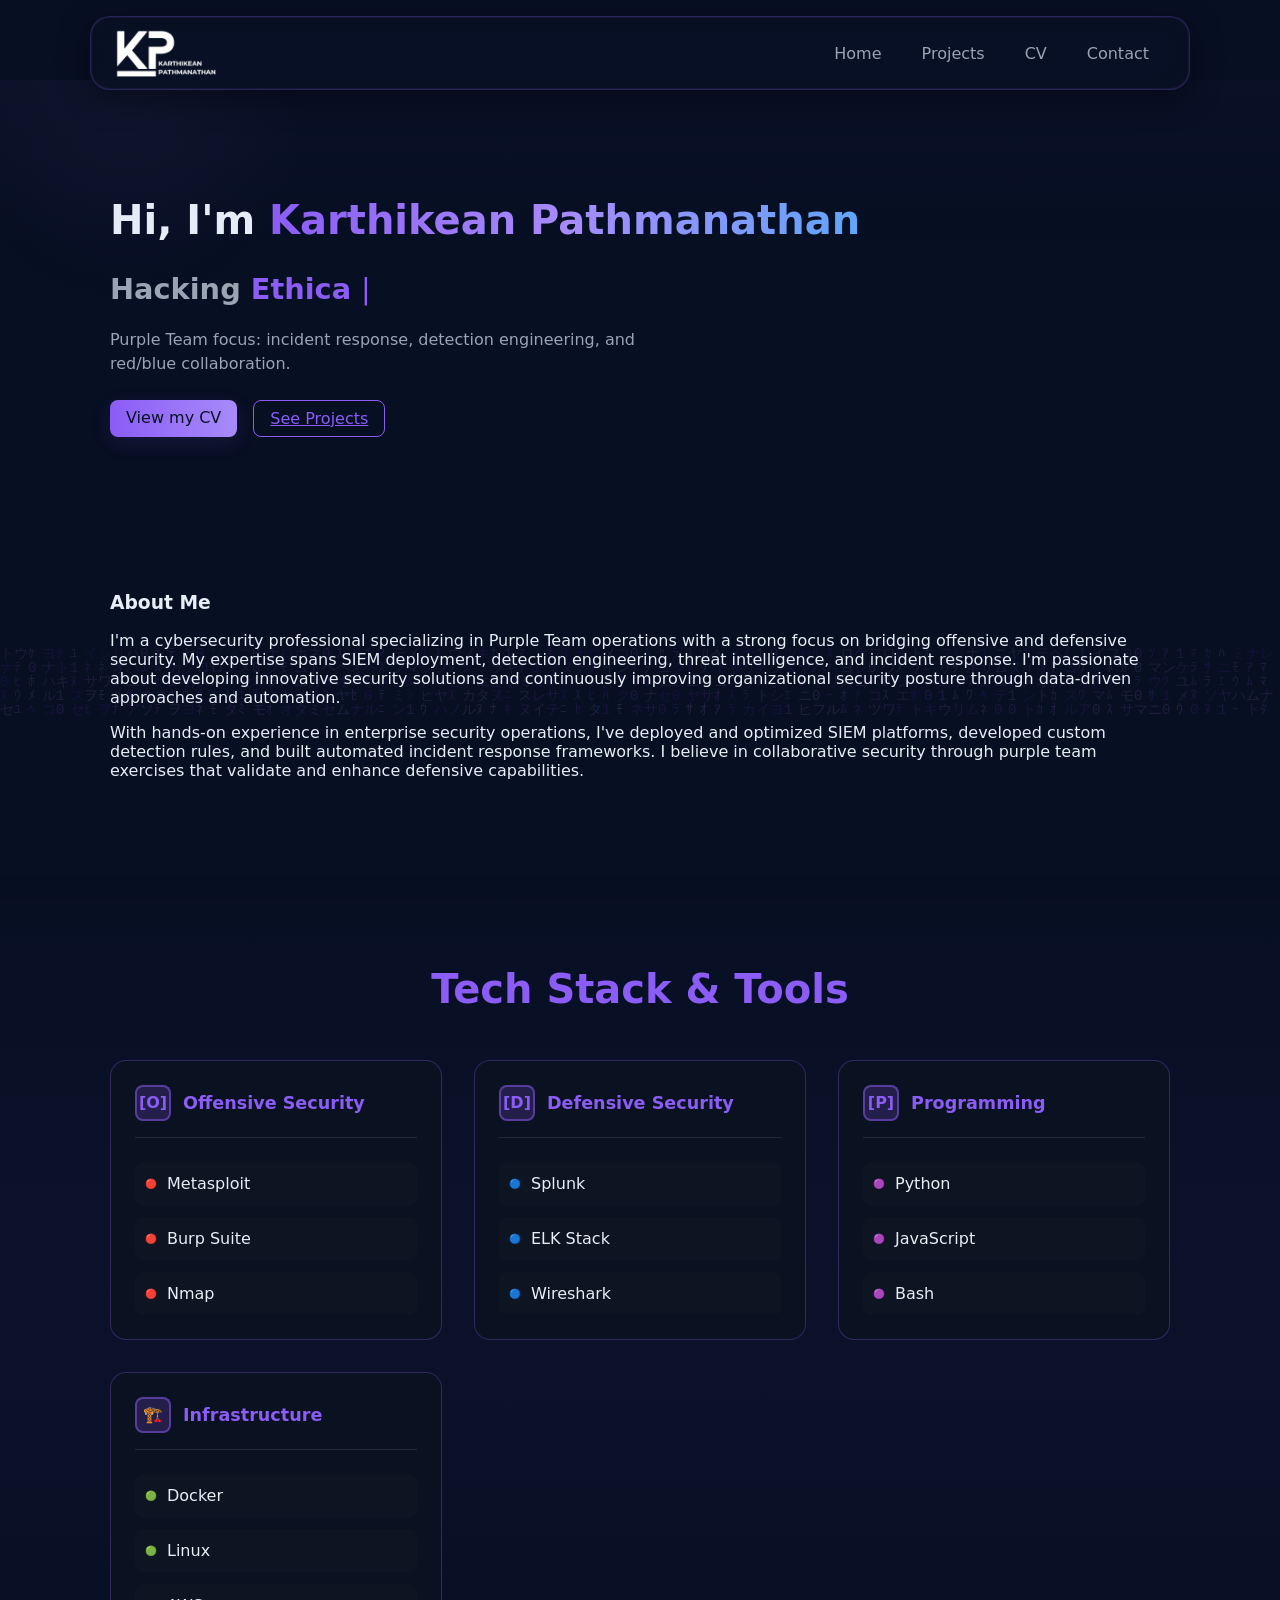
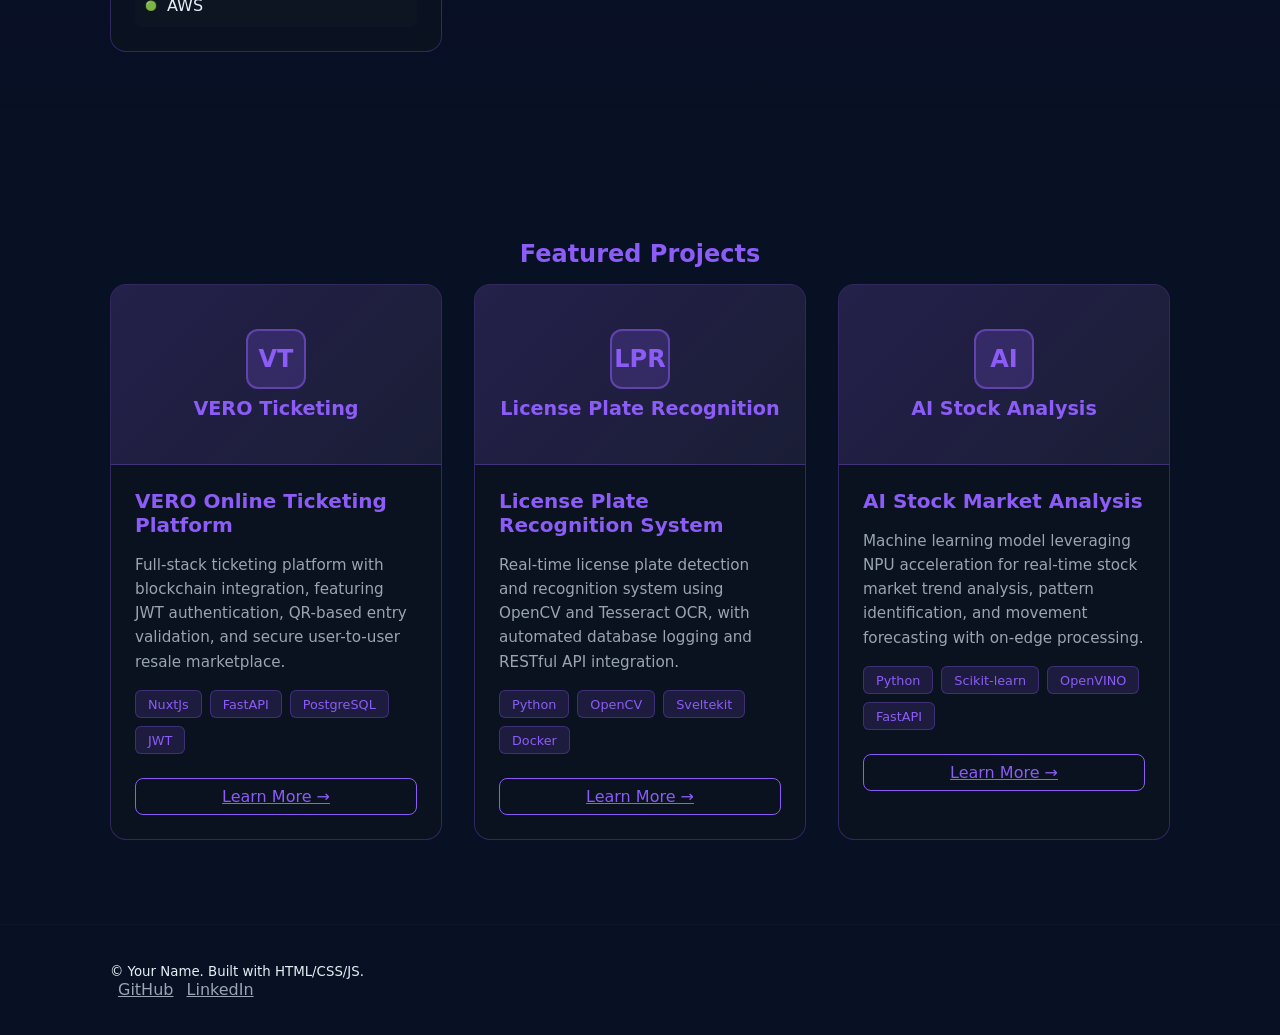
==== index.html @ 4b817c77 "Initial commit: Portfolio website with matrix animation, contact form, and projects showcase" ====
<!doctype html>
<html lang="en">
  <head>
    <meta charset="utf-8" />
    <meta name="viewport" content="width=device-width,initial-scale=1" />
    <title>Interactive Portfolio</title>
    <meta name="description" content="Interactive portfolio built with HTML, CSS and JS - deploys to GitHub Pages." />
    <link rel="icon" type="image/png" href="assets/logo/KP_icon.png" />
  <!-- Dark theme stylesheet (site is dark-only) -->
  <link rel="stylesheet" href="assets/css/dark.css" />
  <!-- Inline fallback to enforce dark background on first paint if other styles are present -->
  <style>
    html,body{background:#081024;color:#e6eef6} .container{color:inherit}
    
    /* Typing Animation Styles */
    .hero-title {
      font-size: 2.5rem;
      margin-bottom: 1rem;
      font-weight: 700;
    }
    .hero-title .accent {
      background: linear-gradient(90deg, #8b5cf6, #a78bfa, #60a5fa, #8b5cf6, #a78bfa);
      background-size: 200% auto;
      -webkit-background-clip: text;
      -webkit-text-fill-color: transparent;
      background-clip: text;
      animation: gradient-flow 4s linear infinite;
    }
    @keyframes gradient-flow {
      0% {
        background-position: 0% center;
      }
      100% {
        background-position: 200% center;
      }
    }
    .hero-subtitle {
      font-size: 1.8rem;
      margin-bottom: 1rem;
      font-weight: 600;
      color: #e6eef6;
      min-height: 2.5rem;
    }
    .typing-prefix {
      color: var(--muted);
    }
    .typing-text {
      color: var(--accent);
      font-weight: 700;
    }
    .typing-cursor {
      color: var(--accent);
      animation: blink 1s infinite;
      font-weight: 300;
    }
    @keyframes blink {
      0%, 50% { opacity: 1; }
      51%, 100% { opacity: 0; }
    }
    .hero-ctas {
      display: flex;
      gap: 1rem;
      margin-top: 1.5rem;
      flex-wrap: wrap;
    }

    /* Matrix Background Animation - Full Page */
    main {
      position: relative;
    }
    .matrix-bg-canvas {
      position: fixed;
      top: 0;
      left: 0;
      width: 100%;
      height: 100%;
      z-index: 0;
      opacity: 0.12;
      pointer-events: none;
    }
    .hero, .about, .tech-stack-section, .featured-projects-section {
      position: relative;
      z-index: 1;
    }

    @media (max-width: 820px) {
      .hero-title {
        font-size: 1.8rem;
      }
      .hero-subtitle {
        font-size: 1.3rem;
      }
    }

    /* Tech Stack Section */
    .tech-stack-section {
      padding: 4rem 0;
      background: linear-gradient(180deg, transparent, rgba(139, 92, 246, 0.03), transparent);
    }
    .tech-categories {
      display: grid;
      grid-template-columns: repeat(auto-fit, minmax(250px, 1fr));
      gap: 2rem;
    }
    .tech-category {
      background: rgba(11, 18, 32, 0.95);
      backdrop-filter: blur(10px);
      padding: 1.5rem;
      border-radius: 16px;
      border: 1px solid rgba(139, 92, 246, 0.3);
      transition: all 0.3s ease;
    }
    .tech-category:hover {
      transform: translateY(-5px);
      border-color: rgba(139, 92, 246, 0.4);
      box-shadow: 0 10px 30px rgba(139, 92, 246, 0.2);
    }
    .category-header {
      display: flex;
      align-items: center;
      gap: 0.75rem;
      margin-bottom: 1.5rem;
      padding-bottom: 1rem;
      border-bottom: 1px solid rgba(255,255,255,0.1);
    }
    .category-icon {
      font-size: 1rem;
      font-weight: 700;
      width: 36px;
      height: 36px;
      display: flex;
      align-items: center;
      justify-content: center;
      background: rgba(139, 92, 246, 0.2);
      border: 2px solid rgba(139, 92, 246, 0.5);
      border-radius: 8px;
      color: var(--accent);
    }
    .category-header h4 {
      margin: 0;
      color: var(--accent);
      font-size: 1.1rem;
    }
    .tech-items {
      display: flex;
      flex-direction: column;
      gap: 0.75rem;
    }
    .tech-item {
      display: flex;
      align-items: center;
      gap: 0.75rem;
      padding: 0.75rem;
      background: rgba(15, 23, 36, 0.8);
      border-radius: 8px;
      transition: all 0.2s;
    }
    .tech-item:hover {
      background: rgba(139, 92, 246, 0.1);
      transform: translateX(5px);
    }
    .tech-item-icon {
      font-size: 0.6rem;
      width: 8px;
      height: 8px;
      display: flex;
      align-items: center;
      justify-content: center;
    }
    .tech-item span {
      color: #e6eef6;
      font-weight: 500;
    }

    /* Featured Projects Section */
    .featured-projects-section {
      padding: 4rem 0;
    }
    .featured-projects-grid {
      display: grid;
      grid-template-columns: repeat(auto-fit, minmax(320px, 1fr));
      gap: 2rem;
    }
    .featured-project-card {
      background: rgba(11, 18, 32, 0.95);
      backdrop-filter: blur(10px);
      border-radius: 16px;
      border: 1px solid rgba(139, 92, 246, 0.3);
      overflow: hidden;
      transition: all 0.3s ease;
    }
    .featured-project-card:hover {
      transform: translateY(-8px);
      border-color: rgba(139, 92, 246, 0.5);
      box-shadow: 0 12px 40px rgba(139, 92, 246, 0.3);
    }
    .project-thumbnail {
      height: 180px;
      background: linear-gradient(135deg, rgba(139, 92, 246, 0.2), rgba(167, 139, 250, 0.1));
      display: flex;
      align-items: center;
      justify-content: center;
      border-bottom: 1px solid rgba(139, 92, 246, 0.3);
    }
    .thumbnail-placeholder {
      font-size: 1.2rem;
      font-weight: 600;
      color: var(--accent);
      text-align: center;
      display: flex;
      flex-direction: column;
      align-items: center;
      justify-content: center;
      gap: 0.5rem;
    }
    .thumbnail-placeholder .placeholder-icon {
      width: 60px;
      height: 60px;
      background: rgba(139, 92, 246, 0.2);
      border: 2px solid rgba(139, 92, 246, 0.5);
      border-radius: 12px;
      display: flex;
      align-items: center;
      justify-content: center;
      font-size: 1.5rem;
      font-weight: 700;
      color: var(--accent);
    }
    .featured-project-content {
      padding: 1.5rem;
    }
    .featured-project-content h4 {
      margin: 0 0 1rem;
      color: var(--accent);
      font-size: 1.25rem;
    }
    .featured-project-content p {
      color: var(--muted);
      font-size: 0.95rem;
      line-height: 1.6;
      margin-bottom: 1rem;
    }
    .featured-tech-tags {
      display: flex;
      flex-wrap: wrap;
      gap: 0.5rem;
      margin-bottom: 1.5rem;
    }
    .mini-tech-tag {
      padding: 0.35rem 0.75rem;
      background: rgba(139, 92, 246, 0.15);
      color: var(--accent);
      border-radius: 6px;
      font-size: 0.8rem;
      font-weight: 500;
      border: 1px solid rgba(139, 92, 246, 0.3);
    }
    .featured-project-content .btn {
      display: inline-block;
      width: 100%;
      text-align: center;
    }

    @media (max-width: 820px) {
      .tech-categories {
        grid-template-columns: 1fr;
      }
      .featured-projects-grid {
        grid-template-columns: 1fr;
      }
    }
  </style>
  </head>
  <body>
    <!-- header partial will be injected here -->
    <div id="partial-header"></div>

    <main>
      <canvas id="matrixCanvas" class="matrix-bg-canvas"></canvas>
      <section id="home" class="hero">
        <div class="container hero-inner">
          <div>
            <h1 class="hero-title">Hi, I'm <span class="accent">Karthikean Pathmanathan</span></h1>
            <p class="hero-subtitle">
              <span class="typing-prefix">Hacking </span>
              <span class="typing-text" id="typingText"></span>
              <span class="typing-cursor">|</span>
            </p>
            <p class="lead">Purple Team focus: incident response, detection engineering, and red/blue collaboration.</p>
            <div class="hero-ctas">
              <a class="cta" href="/pages/cv/">View my CV</a>
              <a class="btn" href="/pages/projects/">See Projects</a>
            </div>
          </div>
        </div>
      </section>

      <section id="about" class="about">
        <div class="container">
          <h3>About Me</h3>
          <p>I'm a cybersecurity professional specializing in Purple Team operations with a strong focus on bridging offensive and defensive security. My expertise spans SIEM deployment, detection engineering, threat intelligence, and incident response. I'm passionate about developing innovative security solutions and continuously improving organizational security posture through data-driven approaches and automation.</p>
          <p>With hands-on experience in enterprise security operations, I've deployed and optimized SIEM platforms, developed custom detection rules, and built automated incident response frameworks. I believe in collaborative security through purple team exercises that validate and enhance defensive capabilities.</p>
        </div>
      </section>

      <!-- Tech Stack Section -->
      <section class="tech-stack-section">
        <div class="container">
          <h2 style="text-align:center;margin-bottom:3rem;color:var(--accent);font-size:2.5rem;">Tech Stack & Tools</h2>
          
          <div class="tech-categories">
            <!-- Offensive Security -->
            <div class="tech-category">
              <div class="category-header">
                <span class="category-icon">[O]</span>
                <h4>Offensive Security</h4>
              </div>
              <div class="tech-items">
                <div class="tech-item">
                  <div class="tech-item-icon">🔴</div>
                  <span>Metasploit</span>
                </div>
                <div class="tech-item">
                  <div class="tech-item-icon">🔴</div>
                  <span>Burp Suite</span>
                </div>
                <div class="tech-item">
                  <div class="tech-item-icon">🔴</div>
                  <span>Nmap</span>
                </div>
              </div>
            </div>

            <!-- Defensive Security -->
            <div class="tech-category">
              <div class="category-header">
                <span class="category-icon">[D]</span>
                <h4>Defensive Security</h4>
              </div>
              <div class="tech-items">
                <div class="tech-item">
                  <div class="tech-item-icon">🔵</div>
                  <span>Splunk</span>
                </div>
                <div class="tech-item">
                  <div class="tech-item-icon">🔵</div>
                  <span>ELK Stack</span>
                </div>
                <div class="tech-item">
                  <div class="tech-item-icon">🔵</div>
                  <span>Wireshark</span>
                </div>
              </div>
            </div>

            <!-- Programming Languages -->
            <div class="tech-category">
              <div class="category-header">
                <span class="category-icon">[P]</span>
                <h4>Programming</h4>
              </div>
              <div class="tech-items">
                <div class="tech-item">
                  <div class="tech-item-icon">🟣</div>
                  <span>Python</span>
                </div>
                <div class="tech-item">
                  <div class="tech-item-icon">🟣</div>
                  <span>JavaScript</span>
                </div>
                <div class="tech-item">
                  <div class="tech-item-icon">🟣</div>
                  <span>Bash</span>
                </div>
              </div>
            </div>

            <!-- Infrastructure -->
            <div class="tech-category">
              <div class="category-header">
                <span class="category-icon">🏗️</span>
                <h4>Infrastructure</h4>
              </div>
              <div class="tech-items">
                <div class="tech-item">
                  <div class="tech-item-icon">🟢</div>
                  <span>Docker</span>
                </div>
                <div class="tech-item">
                  <div class="tech-item-icon">🟢</div>
                  <span>Linux</span>
                </div>
                <div class="tech-item">
                  <div class="tech-item-icon">🟢</div>
                  <span>AWS</span>
                </div>
              </div>
            </div>
          </div>
        </div>
      </section>

      <!-- Featured Projects Section -->
      <section class="featured-projects-section">
        <div class="container">
          <h1 style="text-align:center;margin-bottom:1rem;color:var(--accent);">Featured Projects</h1>          
          <div class="featured-projects-grid">
            <!-- VERO Ticketing Platform -->
            <div class="featured-project-card">
              <div class="project-thumbnail">
                <div class="thumbnail-placeholder">
                  <div class="placeholder-icon">VT</div>
                  <span>VERO Ticketing</span>
                </div>
              </div>
              <div class="featured-project-content">
                <h4>VERO Online Ticketing Platform</h4>
                <p>Full-stack ticketing platform with blockchain integration, featuring JWT authentication, QR-based entry validation, and secure user-to-user resale marketplace.</p>
                <div class="featured-tech-tags">
                  <span class="mini-tech-tag">NuxtJs</span>
                  <span class="mini-tech-tag">FastAPI</span>
                  <span class="mini-tech-tag">PostgreSQL</span>
                  <span class="mini-tech-tag">JWT</span>
                </div>
                <a href="/pages/projects/" class="btn">Learn More →</a>
              </div>
            </div>

            <!-- License Plate Recognition -->
            <div class="featured-project-card">
              <div class="project-thumbnail">
                <div class="thumbnail-placeholder">
                  <div class="placeholder-icon">LPR</div>
                  <span>License Plate Recognition</span>
                </div>
              </div>
              <div class="featured-project-content">
                <h4>License Plate Recognition System</h4>
                <p>Real-time license plate detection and recognition system using OpenCV and Tesseract OCR, with automated database logging and RESTful API integration.</p>
                <div class="featured-tech-tags">
                  <span class="mini-tech-tag">Python</span>
                  <span class="mini-tech-tag">OpenCV</span>
                  <span class="mini-tech-tag">Sveltekit</span>
                  <span class="mini-tech-tag">Docker</span>
                </div>
                <a href="/pages/projects/" class="btn">Learn More →</a>
              </div>
            </div>

            <!-- AI Stock Market Analysis -->
            <div class="featured-project-card">
              <div class="project-thumbnail">
                <div class="thumbnail-placeholder">
                  <div class="placeholder-icon">AI</div>
                  <span>AI Stock Analysis</span>
                </div>
              </div>
              <div class="featured-project-content">
                <h4>AI Stock Market Analysis</h4>
                <p>Machine learning model leveraging NPU acceleration for real-time stock market trend analysis, pattern identification, and movement forecasting with on-edge processing.</p>
                <div class="featured-tech-tags">
                  <span class="mini-tech-tag">Python</span>
                  <span class="mini-tech-tag">Scikit-learn</span>
                  <span class="mini-tech-tag">OpenVINO</span>
                  <span class="mini-tech-tag">FastAPI</span>
                </div>
                <a href="/pages/projects/" class="btn">Learn More →</a>
              </div>
            </div>
          </div>
        </div>
      </section>
    </main>

    <!-- footer partial will be injected here -->
    <div id="partial-footer"></div>

    <script>
      // Simple partial loader: fetches HTML fragments and injects them.
      async function loadPartial(id, url){
        try {
          const res = await fetch(url);
          if(!res.ok) throw new Error('Failed to load ' + url);
          const html = await res.text();
          document.getElementById(id).innerHTML = html;
        } catch (err) {
          console.error(err);
        }
      }
      // Load header and footer before main script runs
      loadPartial('partial-header', 'partial/header.html');
      loadPartial('partial-footer', 'partial/footer.html');

      // Typing Animation
      const words = ['Ethically', 'Securely', 'Defensively', 'Offensively', 'Intelligently', 'Proactively'];
      let wordIndex = 0;
      let charIndex = 0;
      let isDeleting = false;
      let typingSpeed = 150;

      function typeWord() {
        const typingElement = document.getElementById('typingText');
        if (!typingElement) return;

        const currentWord = words[wordIndex];
        
        if (isDeleting) {
          typingElement.textContent = currentWord.substring(0, charIndex - 1);
          charIndex--;
          typingSpeed = 100;
        } else {
          typingElement.textContent = currentWord.substring(0, charIndex + 1);
          charIndex++;
          typingSpeed = 150;
        }

        if (!isDeleting && charIndex === currentWord.length) {
          // Pause at end of word
          typingSpeed = 2000;
          isDeleting = true;
        } else if (isDeleting && charIndex === 0) {
          isDeleting = false;
          wordIndex = (wordIndex + 1) % words.length;
          typingSpeed = 500;
        }

        setTimeout(typeWord, typingSpeed);
      }

      // Start typing animation after a short delay
      setTimeout(typeWord, 1000);

      // Matrix Rain Background Animation
      const canvas = document.getElementById('matrixCanvas');
      if (canvas) {
        const ctx = canvas.getContext('2d');
        
        // Set canvas size
        function resizeCanvas() {
          canvas.width = canvas.offsetWidth;
          canvas.height = canvas.offsetHeight;
        }
        resizeCanvas();
        window.addEventListener('resize', resizeCanvas);

        // Matrix characters - binary, hex, and cyber symbols
        const chars = '01アイウエオカキクケコサシスセソタチツテトナニヌネノハヒフヘホマミムメモヤユヨラリルレロワヲン01010101ﾊﾐﾋｰｳｼﾅﾓﾆｻﾜﾂｵﾘｱﾎﾃﾏｹﾒｴｶｷﾑﾕﾗｾﾈｽﾀﾇﾍ';
        const fontSize = 14;
        const columns = canvas.width / fontSize;
        const drops = Array(Math.floor(columns)).fill(1);

        // Cybersecurity themed colors - purple to blue gradient
        function draw() {
          ctx.fillStyle = 'rgba(8, 16, 36, 0.05)';
          ctx.fillRect(0, 0, canvas.width, canvas.height);

          ctx.font = fontSize + 'px monospace';

          for (let i = 0; i < drops.length; i++) {
            // Random character
            const text = chars[Math.floor(Math.random() * chars.length)];
            
            // Purple to blue gradient for cybersecurity theme
            const hue = 250 + Math.random() * 30; // Purple to blue range
            const brightness = 50 + Math.random() * 30;
            ctx.fillStyle = `hsl(${hue}, 80%, ${brightness}%)`;
            
            // Draw character
            ctx.fillText(text, i * fontSize, drops[i] * fontSize);

            // Randomly reset drop to top
            if (drops[i] * fontSize > canvas.height && Math.random() > 0.975) {
              drops[i] = 0;
            }

            drops[i]++;
          }
        }

        // Animate at 30fps for smooth performance
        setInterval(draw, 33);
      }
    </script>
    <script src="assets/main.js" defer></script>
  </body>
</html>
---- assets/css/dark.css ----
/* Dark theme (moved from assets/styles.css) */
:root {
  --bg: #121219;
  /* deep navy */
  --card: #0b1220;
  --muted: #9aa4b2;
  --accent: #8b5cf6;
  /* purple accent */
  --accent-2: #a78bfa;
  /* lighter purple for glows */
  --glass: rgba(167, 139, 250, 0.04);
  --radius: 12px;
}

* {
  box-sizing: border-box
}

html,
body {
  height: 100%
}

body {
  margin: 0;
  padding-top: 5rem;
  font-family: Inter, ui-sans-serif, system-ui, -apple-system, "Segoe UI", Roboto, "Helvetica Neue", Arial;
  background: linear-gradient(180deg, var(--bg), #060818);
  color: #e6eef6;
  -webkit-font-smoothing: antialiased;
  -moz-osx-font-smoothing: grayscale;
  /* subtle purple radial accent */
  background-image: radial-gradient(800px 400px at 85% 10%, rgba(139, 92, 246, 0.06), transparent);
}

.container {
  max-width: 1100px;
  margin: 0 auto;
  padding: 1.25rem
}

/* Glassy Floating Header */
.site-header {
  position: fixed;
  top: 1rem;
  left: 50%;
  transform: translateX(-50%);
  width: calc(100% - 4rem);
  max-width: 1100px;
  z-index: 1000;
  transition: all 0.3s ease;
}

.site-header .container {
  display: flex;
  align-items: center;
  justify-content: space-between;
  background: rgba(11, 18, 32, 0.7);
  backdrop-filter: blur(20px) saturate(180%);
  -webkit-backdrop-filter: blur(20px) saturate(180%);
  border: 1px solid rgba(139, 92, 246, 0.25);
  border-radius: 20px;
  padding: 0.75rem 1.5rem;
  box-shadow: 0 8px 32px rgba(0, 0, 0, 0.4), 0 0 0 1px rgba(167, 139, 250, 0.08) inset;
}

.logo {
  margin: 0;
  font-size: 1.25rem;
  display: flex;
  align-items: center;
  gap: 0.5rem;
  text-decoration: none;
  color: #e6eef6;
  transition: transform 0.2s;
}

.logo:hover {
  transform: scale(1.05);
}

.logo img {
  height: 48px;
  width: auto;
}

.brand-tag {
  margin-left: .5rem;
  color: var(--accent);
  font-weight: 700;
  font-size: .85rem;
  letter-spacing: .6px;
  text-transform: uppercase
}

.nav {
  display: flex;
  gap: 0.5rem;
  align-items: center;
}

.nav a {
  color: var(--muted);
  text-decoration: none;
  padding: 0.5rem 1rem;
  border-radius: 12px;
  transition: all 0.2s;
  font-weight: 500;
}

.nav a:hover {
  color: var(--accent);
  background: rgba(139, 92, 246, 0.1);
}

.nav a.active {
  color: var(--accent);
  background: rgba(139, 92, 246, 0.15);
}

.nav-toggle {
  display: none;
  background: rgba(139, 92, 246, 0.1);
  border: 1px solid rgba(139, 92, 246, 0.3);
  color: var(--accent);
  font-size: 1.5rem;
  padding: 0.5rem;
  border-radius: 8px;
  cursor: pointer;
  transition: all 0.2s;
}

.nav-toggle:hover {
  background: rgba(139, 92, 246, 0.2);
}

.hero {
  padding: 4rem 0
}

.hero-inner {
  display: flex;
  gap: 2rem;
  align-items: center
}

.hero {
  position: relative;
  overflow: hidden
}

.hero:after {
  content: '';
  position: absolute;
  inset: 0;
  background-image: radial-gradient(circle at 10% 10%, rgba(167, 139, 250, 0.03), transparent 15%), linear-gradient(180deg, rgba(167, 139, 250, 0.02), transparent 40%);
  pointer-events: none
}

.hero .lead {
  color: var(--muted);
  max-width: 36rem
}

.hero-image {
  font-size: 5rem;
  opacity: 0.9
}

.accent {
  color: var(--accent)
}

.cta {
  display: inline-block;
  background: linear-gradient(90deg, var(--accent), var(--accent-2));
  color: #071022;
  padding: .5rem 1rem;
  border-radius: 8px;
  text-decoration: none;
  box-shadow: 0 6px 20px rgba(139, 92, 246, 0.12)
}

.projects {
  padding: 2rem 0
}

.projects-grid {
  display: grid;
  grid-template-columns: repeat(auto-fit, minmax(240px, 1fr));
  gap: 1rem;
  margin-top: 1rem
}

.labs .projects-grid {
  grid-template-columns: repeat(auto-fit, minmax(220px, 1fr));
  gap: 1.25rem
}

.labs .card {
  background: linear-gradient(180deg, rgba(0, 0, 0, 0.15), rgba(167, 139, 250, 0.02));
  border: 1px solid rgba(167, 139, 250, 0.06);
  box-shadow: 0 8px 30px rgba(124, 58, 237, 0.06)
}

.labs h3 {
  margin-top: 0
}

.lab-meta {
  color: var(--muted);
  font-size: .9rem;
  margin-bottom: .5rem
}

.card {
  background: linear-gradient(180deg, rgba(167, 139, 250, 0.02), transparent);
  padding: 1rem;
  border-radius: var(--radius);
  box-shadow: 0 10px 30px rgba(8, 12, 30, 0.6);
  cursor: pointer;
  border: 1px solid rgba(167, 139, 250, 0.04);
  transition: transform .18s ease, box-shadow .18s ease
}

.card:hover {
  transform: translateY(-6px);
  box-shadow: 0 18px 40px rgba(139, 92, 246, 0.12)
}

.card h4 {
  margin: 0 0 .5rem
}

.card p {
  color: var(--muted);
  margin: 0
}

.about,
.contact {
  padding: 2rem 0
}

.contact-form {
  display: grid;
  gap: .5rem;
  max-width: 600px
}

.contact-form label {
  display: flex;
  flex-direction: column;
  color: var(--muted)
}

.contact-form input,
.contact-form textarea {
  padding: .5rem;
  border-radius: 8px;
  border: 1px solid rgba(255, 255, 255, 0.03);
  background: var(--glass);
  color: inherit
}

.btn {
  background: transparent;
  border: 1px solid var(--accent);
  padding: .5rem 1rem;
  border-radius: 8px;
  color: var(--accent)
}

.site-footer {
  padding: 1rem 0;
  border-top: 1px solid rgba(255, 255, 255, 0.02)
}

.social-links a {
  color: var(--muted);
  margin-left: .5rem
}

/* Modal */
.modal {
  position: fixed;
  inset: 0;
  display: none;
  align-items: center;
  justify-content: center;
  z-index: 40
}

.modal[aria-hidden="false"] {
  display: flex
}

.modal-backdrop {
  position: absolute;
  inset: 0;
  background: rgba(0, 0, 0, 0.6)
}

.modal-panel {
  position: relative;
  background: linear-gradient(180deg, #081026, #0b0b1a);
  padding: 1.5rem;
  border-radius: 12px;
  max-width: 720px;
  width: 95%;
  z-index: 50;
  border: 1px solid rgba(167, 139, 250, 0.04);
  box-shadow: 0 20px 60px rgba(11, 7, 30, 0.6)
}

.modal-close {
  position: absolute;
  right: 1rem;
  top: 1rem;
  background: none;
  border: 0;
  color: var(--muted);
  font-size: 1.25rem
}

/* Responsive */
@media (max-width:820px) {
  .site-header {
    top: 0.75rem;
    width: calc(100% - 2rem);
  }
  
  .site-header .container {
    padding: 0.75rem 1rem;
  }
  
  .hero-inner {
    flex-direction: column;
    align-items: flex-start
  }

  .nav {
    display: none;
    position: absolute;
    top: 100%;
    left: 0;
    right: 0;
    margin-top: 0.5rem;
    flex-direction: column;
    background: rgba(11, 18, 32, 0.95);
    backdrop-filter: blur(20px);
    border: 1px solid rgba(139, 92, 246, 0.25);
    border-radius: 16px;
    padding: 1rem;
    box-shadow: 0 8px 32px rgba(0, 0, 0, 0.4);
  }
  
  .nav.active {
    display: flex;
  }
  
  .nav a {
    width: 100%;
    padding: 0.75rem 1rem;
  }

  .nav-toggle {
    display: inline-flex
  }

  .logo img {
    height: 28px
  }
}

/* Small accessibility focus states */
a:focus,
button:focus,
input:focus,
textarea:focus {
  outline: 2px solid rgba(139, 92, 246, 0.25);
  outline-offset: 3px
}

/* small utility */
.lead {
  line-height: 1.5
}
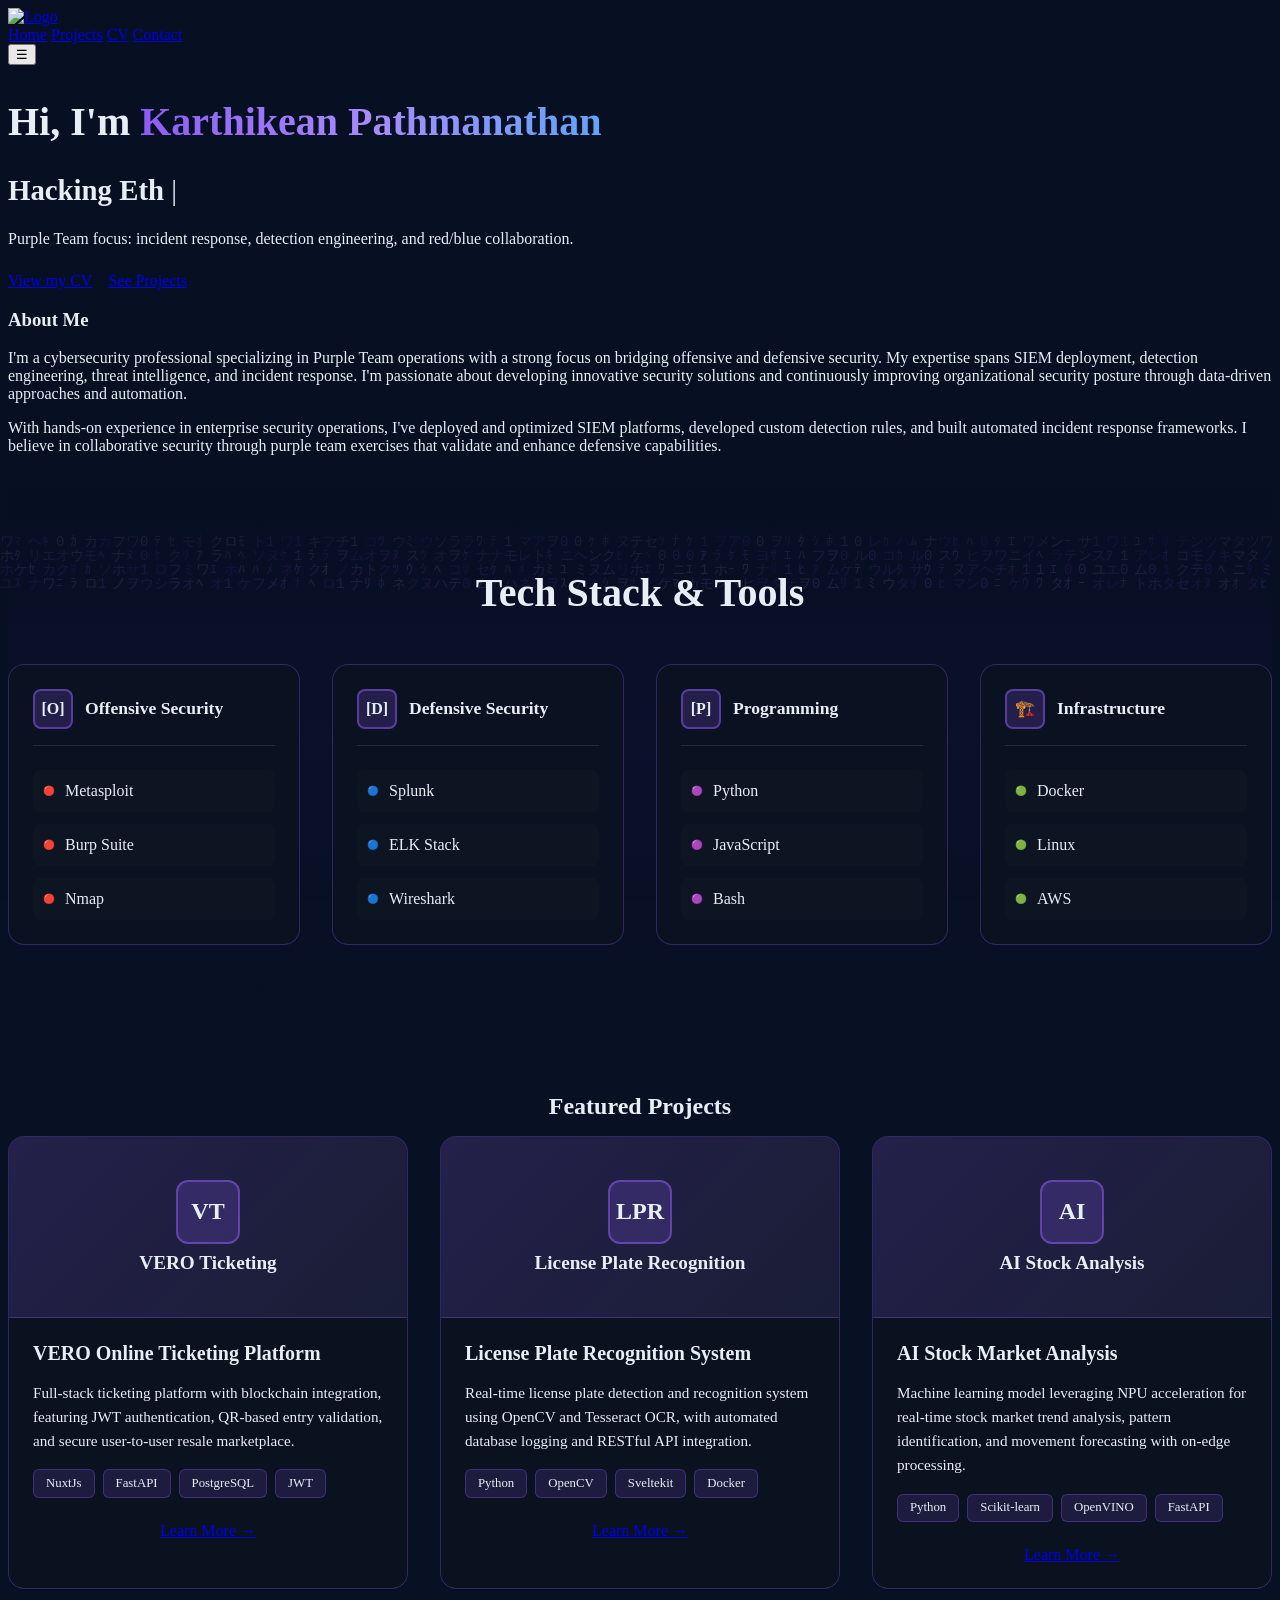
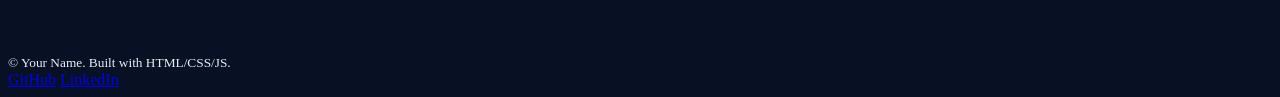
==== commit 03891bf5: "Filepath Fix" ====
--- a/index.html
+++ b/index.html
@@ -5,9 +5,9 @@
     <meta name="viewport" content="width=device-width,initial-scale=1" />
     <title>Interactive Portfolio</title>
     <meta name="description" content="Interactive portfolio built with HTML, CSS and JS - deploys to GitHub Pages." />
-    <link rel="icon" type="image/png" href="assets/logo/KP_icon.png" />
+    <link rel="icon" type="image/png" href="/CV/assets/logo/KP_icon.png" />
   <!-- Dark theme stylesheet (site is dark-only) -->
-  <link rel="stylesheet" href="assets/css/dark.css" />
+  <link rel="stylesheet" href="/CV/assets/css/dark.css" />
   <!-- Inline fallback to enforce dark background on first paint if other styles are present -->
   <style>
     html,body{background:#081024;color:#e6eef6} .container{color:inherit}
@@ -288,8 +288,8 @@
             </p>
             <p class="lead">Purple Team focus: incident response, detection engineering, and red/blue collaboration.</p>
             <div class="hero-ctas">
-              <a class="cta" href="/pages/cv/">View my CV</a>
-              <a class="btn" href="/pages/projects/">See Projects</a>
+              <a class="cta" href="/CV/pages/cv/">View my CV</a>
+              <a class="btn" href="/CV/pages/projects/">See Projects</a>
             </div>
           </div>
         </div>
@@ -422,7 +422,7 @@
                   <span class="mini-tech-tag">PostgreSQL</span>
                   <span class="mini-tech-tag">JWT</span>
                 </div>
-                <a href="/pages/projects/" class="btn">Learn More →</a>
+                <a href="/CV/pages/projects/" class="btn">Learn More →</a>
               </div>
             </div>
 
@@ -443,7 +443,7 @@
                   <span class="mini-tech-tag">Sveltekit</span>
                   <span class="mini-tech-tag">Docker</span>
                 </div>
-                <a href="/pages/projects/" class="btn">Learn More →</a>
+                <a href="/CV/pages/projects/" class="btn">Learn More →</a>
               </div>
             </div>
 
@@ -464,7 +464,7 @@
                   <span class="mini-tech-tag">OpenVINO</span>
                   <span class="mini-tech-tag">FastAPI</span>
                 </div>
-                <a href="/pages/projects/" class="btn">Learn More →</a>
+                <a href="/CV/pages/projects/" class="btn">Learn More →</a>
               </div>
             </div>
           </div>
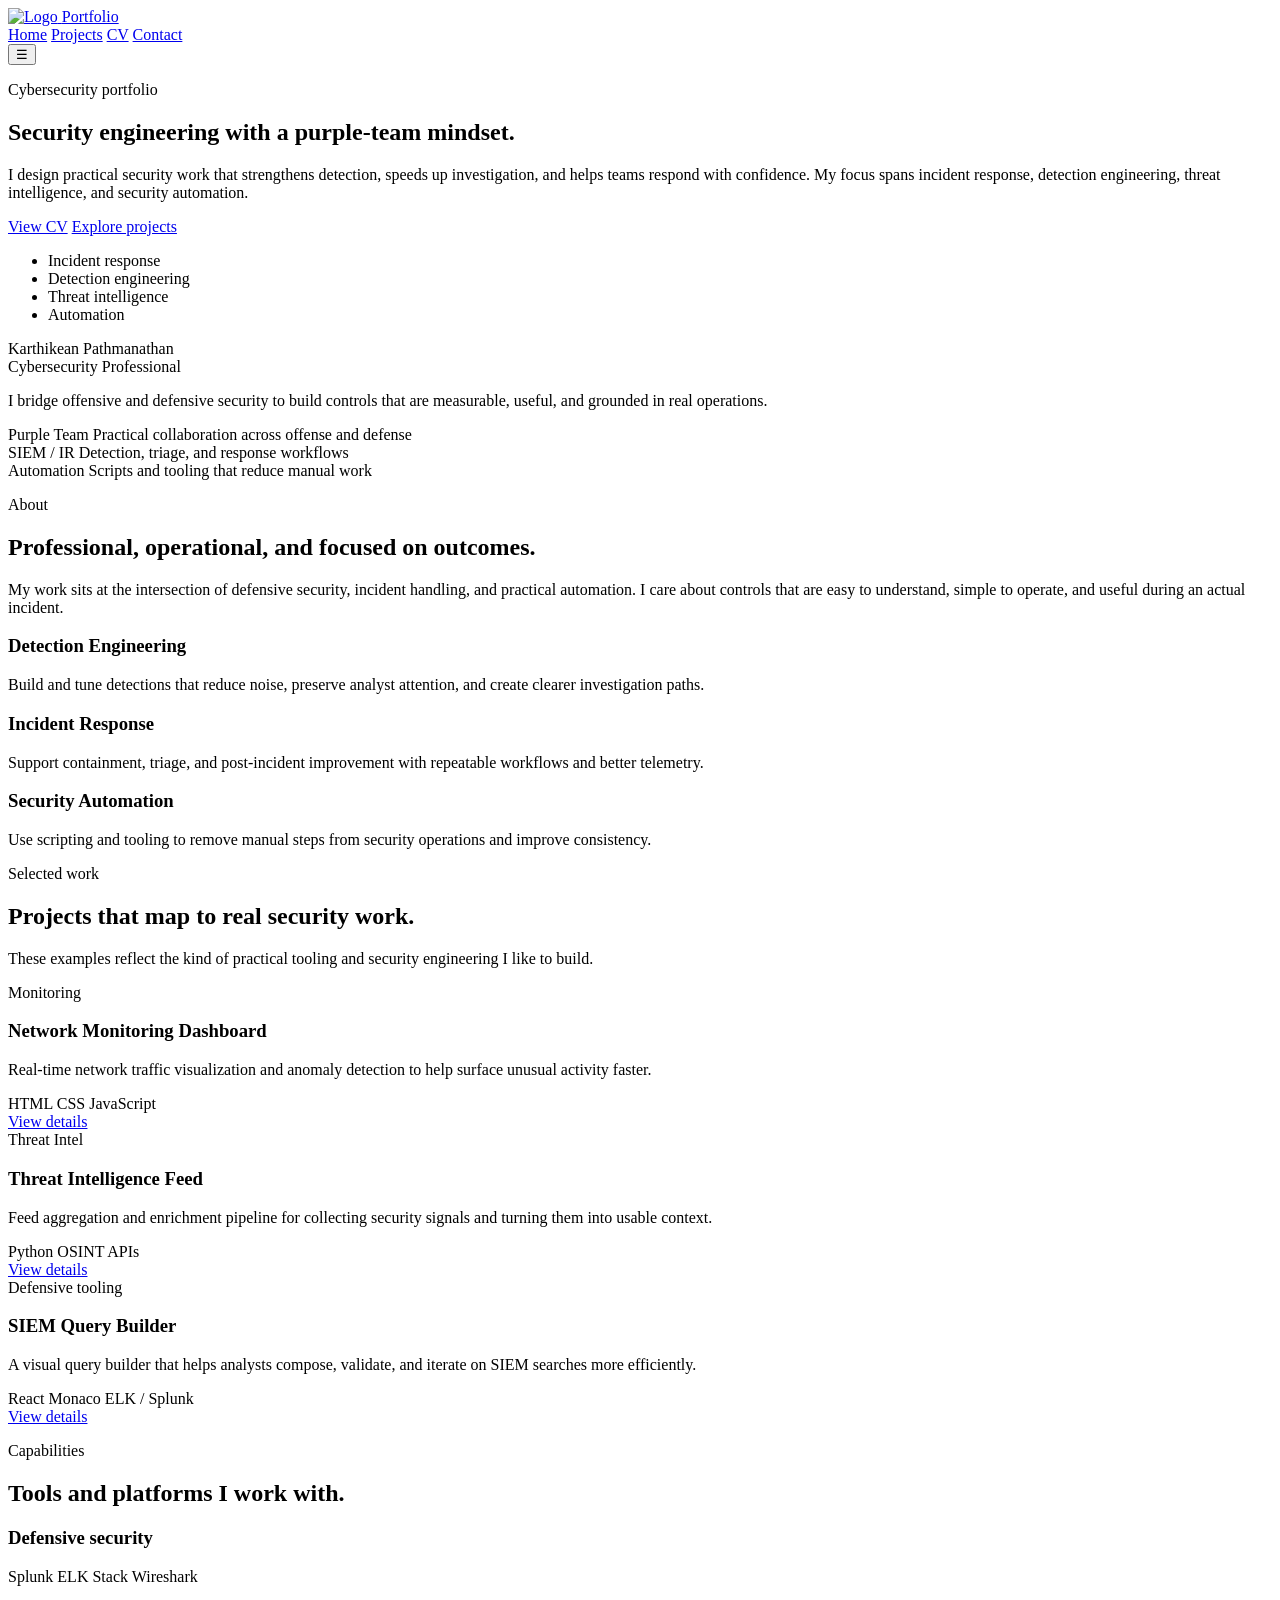
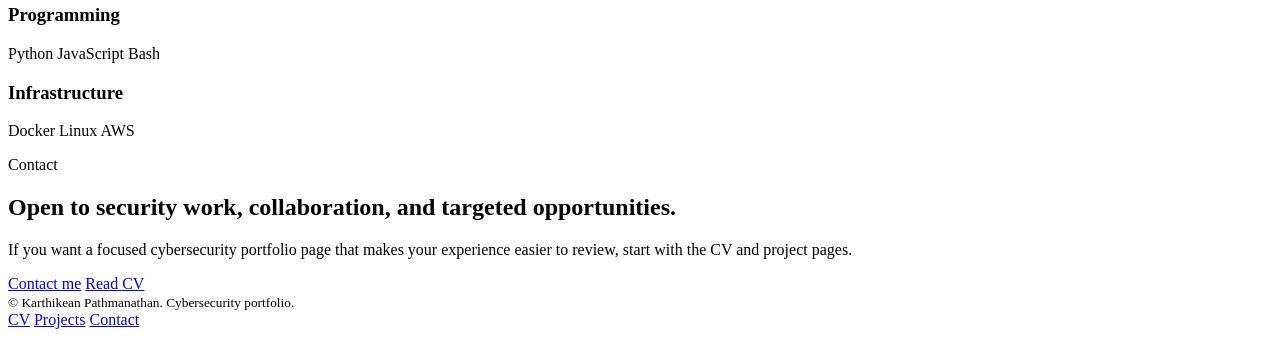
==== commit ff61e0cb: "Sync from Obsidian (Online CV): 2026-08-14 07:10 UTC — 0+ 8~ 0-" ====
--- a/index.html
+++ b/index.html
@@ -1,586 +1,210 @@
-<!doctype html>
-<html lang="en">
-  <head>
-    <meta charset="utf-8" />
-    <meta name="viewport" content="width=device-width,initial-scale=1" />
-    <title>Interactive Portfolio</title>
-    <meta name="description" content="Interactive portfolio built with HTML, CSS and JS - deploys to GitHub Pages." />
-    <link rel="icon" type="image/png" href="/CV/assets/logo/KP_icon.png" />
-  <!-- Dark theme stylesheet (site is dark-only) -->
-  <link rel="stylesheet" href="/CV/assets/css/dark.css" />
-  <!-- Inline fallback to enforce dark background on first paint if other styles are present -->
-  <style>
-    html,body{background:#081024;color:#e6eef6} .container{color:inherit}
-    
-    /* Typing Animation Styles */
-    .hero-title {
-      font-size: 2.5rem;
-      margin-bottom: 1rem;
-      font-weight: 700;
-    }
-    .hero-title .accent {
-      background: linear-gradient(90deg, #8b5cf6, #a78bfa, #60a5fa, #8b5cf6, #a78bfa);
-      background-size: 200% auto;
-      -webkit-background-clip: text;
-      -webkit-text-fill-color: transparent;
-      background-clip: text;
-      animation: gradient-flow 4s linear infinite;
-    }
-    @keyframes gradient-flow {
-      0% {
-        background-position: 0% center;
-      }
-      100% {
-        background-position: 200% center;
-      }
-    }
-    .hero-subtitle {
-      font-size: 1.8rem;
-      margin-bottom: 1rem;
-      font-weight: 600;
-      color: #e6eef6;
-      min-height: 2.5rem;
-    }
-    .typing-prefix {
-      color: var(--muted);
-    }
-    .typing-text {
-      color: var(--accent);
-      font-weight: 700;
-    }
-    .typing-cursor {
-      color: var(--accent);
-      animation: blink 1s infinite;
-      font-weight: 300;
-    }
-    @keyframes blink {
-      0%, 50% { opacity: 1; }
-      51%, 100% { opacity: 0; }
-    }
-    .hero-ctas {
-      display: flex;
-      gap: 1rem;
-      margin-top: 1.5rem;
-      flex-wrap: wrap;
-    }
-
-    /* Matrix Background Animation - Full Page */
-    main {
-      position: relative;
-    }
-    .matrix-bg-canvas {
-      position: fixed;
-      top: 0;
-      left: 0;
-      width: 100%;
-      height: 100%;
-      z-index: 0;
-      opacity: 0.12;
-      pointer-events: none;
-    }
-    .hero, .about, .tech-stack-section, .featured-projects-section {
-      position: relative;
-      z-index: 1;
-    }
-
-    @media (max-width: 820px) {
-      .hero-title {
-        font-size: 1.8rem;
-      }
-      .hero-subtitle {
-        font-size: 1.3rem;
-      }
-    }
-
-    /* Tech Stack Section */
-    .tech-stack-section {
-      padding: 4rem 0;
-      background: linear-gradient(180deg, transparent, rgba(139, 92, 246, 0.03), transparent);
-    }
-    .tech-categories {
-      display: grid;
-      grid-template-columns: repeat(auto-fit, minmax(250px, 1fr));
-      gap: 2rem;
-    }
-    .tech-category {
-      background: rgba(11, 18, 32, 0.95);
-      backdrop-filter: blur(10px);
-      padding: 1.5rem;
-      border-radius: 16px;
-      border: 1px solid rgba(139, 92, 246, 0.3);
-      transition: all 0.3s ease;
-    }
-    .tech-category:hover {
-      transform: translateY(-5px);
-      border-color: rgba(139, 92, 246, 0.4);
-      box-shadow: 0 10px 30px rgba(139, 92, 246, 0.2);
-    }
-    .category-header {
-      display: flex;
-      align-items: center;
-      gap: 0.75rem;
-      margin-bottom: 1.5rem;
-      padding-bottom: 1rem;
-      border-bottom: 1px solid rgba(255,255,255,0.1);
-    }
-    .category-icon {
-      font-size: 1rem;
-      font-weight: 700;
-      width: 36px;
-      height: 36px;
-      display: flex;
-      align-items: center;
-      justify-content: center;
-      background: rgba(139, 92, 246, 0.2);
-      border: 2px solid rgba(139, 92, 246, 0.5);
-      border-radius: 8px;
-      color: var(--accent);
-    }
-    .category-header h4 {
-      margin: 0;
-      color: var(--accent);
-      font-size: 1.1rem;
-    }
-    .tech-items {
-      display: flex;
-      flex-direction: column;
-      gap: 0.75rem;
-    }
-    .tech-item {
-      display: flex;
-      align-items: center;
-      gap: 0.75rem;
-      padding: 0.75rem;
-      background: rgba(15, 23, 36, 0.8);
-      border-radius: 8px;
-      transition: all 0.2s;
-    }
-    .tech-item:hover {
-      background: rgba(139, 92, 246, 0.1);
-      transform: translateX(5px);
-    }
-    .tech-item-icon {
-      font-size: 0.6rem;
-      width: 8px;
-      height: 8px;
-      display: flex;
-      align-items: center;
-      justify-content: center;
-    }
-    .tech-item span {
-      color: #e6eef6;
-      font-weight: 500;
-    }
-
-    /* Featured Projects Section */
-    .featured-projects-section {
-      padding: 4rem 0;
-    }
-    .featured-projects-grid {
-      display: grid;
-      grid-template-columns: repeat(auto-fit, minmax(320px, 1fr));
-      gap: 2rem;
-    }
-    .featured-project-card {
-      background: rgba(11, 18, 32, 0.95);
-      backdrop-filter: blur(10px);
-      border-radius: 16px;
-      border: 1px solid rgba(139, 92, 246, 0.3);
-      overflow: hidden;
-      transition: all 0.3s ease;
-    }
-    .featured-project-card:hover {
-      transform: translateY(-8px);
-      border-color: rgba(139, 92, 246, 0.5);
-      box-shadow: 0 12px 40px rgba(139, 92, 246, 0.3);
-    }
-    .project-thumbnail {
-      height: 180px;
-      background: linear-gradient(135deg, rgba(139, 92, 246, 0.2), rgba(167, 139, 250, 0.1));
-      display: flex;
-      align-items: center;
-      justify-content: center;
-      border-bottom: 1px solid rgba(139, 92, 246, 0.3);
-    }
-    .thumbnail-placeholder {
-      font-size: 1.2rem;
-      font-weight: 600;
-      color: var(--accent);
-      text-align: center;
-      display: flex;
-      flex-direction: column;
-      align-items: center;
-      justify-content: center;
-      gap: 0.5rem;
-    }
-    .thumbnail-placeholder .placeholder-icon {
-      width: 60px;
-      height: 60px;
-      background: rgba(139, 92, 246, 0.2);
-      border: 2px solid rgba(139, 92, 246, 0.5);
-      border-radius: 12px;
-      display: flex;
-      align-items: center;
-      justify-content: center;
-      font-size: 1.5rem;
-      font-weight: 700;
-      color: var(--accent);
-    }
-    .featured-project-content {
-      padding: 1.5rem;
-    }
-    .featured-project-content h4 {
-      margin: 0 0 1rem;
-      color: var(--accent);
-      font-size: 1.25rem;
-    }
-    .featured-project-content p {
-      color: var(--muted);
-      font-size: 0.95rem;
-      line-height: 1.6;
-      margin-bottom: 1rem;
-    }
-    .featured-tech-tags {
-      display: flex;
-      flex-wrap: wrap;
-      gap: 0.5rem;
-      margin-bottom: 1.5rem;
-    }
-    .mini-tech-tag {
-      padding: 0.35rem 0.75rem;
-      background: rgba(139, 92, 246, 0.15);
-      color: var(--accent);
-      border-radius: 6px;
-      font-size: 0.8rem;
-      font-weight: 500;
-      border: 1px solid rgba(139, 92, 246, 0.3);
-    }
-    .featured-project-content .btn {
-      display: inline-block;
-      width: 100%;
-      text-align: center;
-    }
-
-    @media (max-width: 820px) {
-      .tech-categories {
-        grid-template-columns: 1fr;
-      }
-      .featured-projects-grid {
-        grid-template-columns: 1fr;
-      }
-    }
-  </style>
-  </head>
-  <body>
-    <!-- header partial will be injected here -->
-    <div id="partial-header"></div>
-
-    <main>
-      <canvas id="matrixCanvas" class="matrix-bg-canvas"></canvas>
-      <section id="home" class="hero">
-        <div class="container hero-inner">
-          <div>
-            <h1 class="hero-title">Hi, I'm <span class="accent">Karthikean Pathmanathan</span></h1>
-            <p class="hero-subtitle">
-              <span class="typing-prefix">Hacking </span>
-              <span class="typing-text" id="typingText"></span>
-              <span class="typing-cursor">|</span>
-            </p>
-            <p class="lead">Purple Team focus: incident response, detection engineering, and red/blue collaboration.</p>
-            <div class="hero-ctas">
-              <a class="cta" href="/CV/pages/cv/">View my CV</a>
-              <a class="btn" href="/CV/pages/projects/">See Projects</a>
-            </div>
-          </div>
-        </div>
-      </section>
-
-      <section id="about" class="about">
-        <div class="container">
-          <h3>About Me</h3>
-          <p>I'm a cybersecurity professional specializing in Purple Team operations with a strong focus on bridging offensive and defensive security. My expertise spans SIEM deployment, detection engineering, threat intelligence, and incident response. I'm passionate about developing innovative security solutions and continuously improving organizational security posture through data-driven approaches and automation.</p>
-          <p>With hands-on experience in enterprise security operations, I've deployed and optimized SIEM platforms, developed custom detection rules, and built automated incident response frameworks. I believe in collaborative security through purple team exercises that validate and enhance defensive capabilities.</p>
-        </div>
-      </section>
-
-      <!-- Tech Stack Section -->
-      <section class="tech-stack-section">
-        <div class="container">
-          <h2 style="text-align:center;margin-bottom:3rem;color:var(--accent);font-size:2.5rem;">Tech Stack & Tools</h2>
-          
-          <div class="tech-categories">
-            <!-- Offensive Security -->
-            <div class="tech-category">
-              <div class="category-header">
-                <span class="category-icon">[O]</span>
-                <h4>Offensive Security</h4>
-              </div>
-              <div class="tech-items">
-                <div class="tech-item">
-                  <div class="tech-item-icon">🔴</div>
-                  <span>Metasploit</span>
-                </div>
-                <div class="tech-item">
-                  <div class="tech-item-icon">🔴</div>
-                  <span>Burp Suite</span>
-                </div>
-                <div class="tech-item">
-                  <div class="tech-item-icon">🔴</div>
-                  <span>Nmap</span>
-                </div>
-              </div>
-            </div>
-
-            <!-- Defensive Security -->
-            <div class="tech-category">
-              <div class="category-header">
-                <span class="category-icon">[D]</span>
-                <h4>Defensive Security</h4>
-              </div>
-              <div class="tech-items">
-                <div class="tech-item">
-                  <div class="tech-item-icon">🔵</div>
-                  <span>Splunk</span>
-                </div>
-                <div class="tech-item">
-                  <div class="tech-item-icon">🔵</div>
-                  <span>ELK Stack</span>
-                </div>
-                <div class="tech-item">
-                  <div class="tech-item-icon">🔵</div>
-                  <span>Wireshark</span>
-                </div>
-              </div>
-            </div>
-
-            <!-- Programming Languages -->
-            <div class="tech-category">
-              <div class="category-header">
-                <span class="category-icon">[P]</span>
-                <h4>Programming</h4>
-              </div>
-              <div class="tech-items">
-                <div class="tech-item">
-                  <div class="tech-item-icon">🟣</div>
-                  <span>Python</span>
-                </div>
-                <div class="tech-item">
-                  <div class="tech-item-icon">🟣</div>
-                  <span>JavaScript</span>
-                </div>
-                <div class="tech-item">
-                  <div class="tech-item-icon">🟣</div>
-                  <span>Bash</span>
-                </div>
-              </div>
-            </div>
-
-            <!-- Infrastructure -->
-            <div class="tech-category">
-              <div class="category-header">
-                <span class="category-icon">🏗️</span>
-                <h4>Infrastructure</h4>
-              </div>
-              <div class="tech-items">
-                <div class="tech-item">
-                  <div class="tech-item-icon">🟢</div>
-                  <span>Docker</span>
-                </div>
-                <div class="tech-item">
-                  <div class="tech-item-icon">🟢</div>
-                  <span>Linux</span>
-                </div>
-                <div class="tech-item">
-                  <div class="tech-item-icon">🟢</div>
-                  <span>AWS</span>
-                </div>
-              </div>
-            </div>
-          </div>
-        </div>
-      </section>
-
-      <!-- Featured Projects Section -->
-      <section class="featured-projects-section">
-        <div class="container">
-          <h1 style="text-align:center;margin-bottom:1rem;color:var(--accent);">Featured Projects</h1>          
-          <div class="featured-projects-grid">
-            <!-- VERO Ticketing Platform -->
-            <div class="featured-project-card">
-              <div class="project-thumbnail">
-                <div class="thumbnail-placeholder">
-                  <div class="placeholder-icon">VT</div>
-                  <span>VERO Ticketing</span>
-                </div>
-              </div>
-              <div class="featured-project-content">
-                <h4>VERO Online Ticketing Platform</h4>
-                <p>Full-stack ticketing platform with blockchain integration, featuring JWT authentication, QR-based entry validation, and secure user-to-user resale marketplace.</p>
-                <div class="featured-tech-tags">
-                  <span class="mini-tech-tag">NuxtJs</span>
-                  <span class="mini-tech-tag">FastAPI</span>
-                  <span class="mini-tech-tag">PostgreSQL</span>
-                  <span class="mini-tech-tag">JWT</span>
-                </div>
-                <a href="/CV/pages/projects/" class="btn">Learn More →</a>
-              </div>
-            </div>
-
-            <!-- License Plate Recognition -->
-            <div class="featured-project-card">
-              <div class="project-thumbnail">
-                <div class="thumbnail-placeholder">
-                  <div class="placeholder-icon">LPR</div>
-                  <span>License Plate Recognition</span>
-                </div>
-              </div>
-              <div class="featured-project-content">
-                <h4>License Plate Recognition System</h4>
-                <p>Real-time license plate detection and recognition system using OpenCV and Tesseract OCR, with automated database logging and RESTful API integration.</p>
-                <div class="featured-tech-tags">
-                  <span class="mini-tech-tag">Python</span>
-                  <span class="mini-tech-tag">OpenCV</span>
-                  <span class="mini-tech-tag">Sveltekit</span>
-                  <span class="mini-tech-tag">Docker</span>
-                </div>
-                <a href="/CV/pages/projects/" class="btn">Learn More →</a>
-              </div>
-            </div>
-
-            <!-- AI Stock Market Analysis -->
-            <div class="featured-project-card">
-              <div class="project-thumbnail">
-                <div class="thumbnail-placeholder">
-                  <div class="placeholder-icon">AI</div>
-                  <span>AI Stock Analysis</span>
-                </div>
-              </div>
-              <div class="featured-project-content">
-                <h4>AI Stock Market Analysis</h4>
-                <p>Machine learning model leveraging NPU acceleration for real-time stock market trend analysis, pattern identification, and movement forecasting with on-edge processing.</p>
-                <div class="featured-tech-tags">
-                  <span class="mini-tech-tag">Python</span>
-                  <span class="mini-tech-tag">Scikit-learn</span>
-                  <span class="mini-tech-tag">OpenVINO</span>
-                  <span class="mini-tech-tag">FastAPI</span>
-                </div>
-                <a href="/CV/pages/projects/" class="btn">Learn More →</a>
-              </div>
-            </div>
-          </div>
-        </div>
-      </section>
-    </main>
-
-    <!-- footer partial will be injected here -->
-    <div id="partial-footer"></div>
-
-    <script>
-      // Simple partial loader: fetches HTML fragments and injects them.
-      async function loadPartial(id, url){
-        try {
-          const res = await fetch(url);
-          if(!res.ok) throw new Error('Failed to load ' + url);
-          const html = await res.text();
-          document.getElementById(id).innerHTML = html;
-        } catch (err) {
-          console.error(err);
-        }
-      }
-      // Load header and footer before main script runs
-      loadPartial('partial-header', 'partial/header.html');
-      loadPartial('partial-footer', 'partial/footer.html');
-
-      // Typing Animation
-      const words = ['Ethically', 'Securely', 'Defensively', 'Offensively', 'Intelligently', 'Proactively'];
-      let wordIndex = 0;
-      let charIndex = 0;
-      let isDeleting = false;
-      let typingSpeed = 150;
-
-      function typeWord() {
-        const typingElement = document.getElementById('typingText');
-        if (!typingElement) return;
-
-        const currentWord = words[wordIndex];
-        
-        if (isDeleting) {
-          typingElement.textContent = currentWord.substring(0, charIndex - 1);
-          charIndex--;
-          typingSpeed = 100;
-        } else {
-          typingElement.textContent = currentWord.substring(0, charIndex + 1);
-          charIndex++;
-          typingSpeed = 150;
-        }
-
-        if (!isDeleting && charIndex === currentWord.length) {
-          // Pause at end of word
-          typingSpeed = 2000;
-          isDeleting = true;
-        } else if (isDeleting && charIndex === 0) {
-          isDeleting = false;
-          wordIndex = (wordIndex + 1) % words.length;
-          typingSpeed = 500;
-        }
-
-        setTimeout(typeWord, typingSpeed);
-      }
-
-      // Start typing animation after a short delay
-      setTimeout(typeWord, 1000);
-
-      // Matrix Rain Background Animation
-      const canvas = document.getElementById('matrixCanvas');
-      if (canvas) {
-        const ctx = canvas.getContext('2d');
-        
-        // Set canvas size
-        function resizeCanvas() {
-          canvas.width = canvas.offsetWidth;
-          canvas.height = canvas.offsetHeight;
-        }
-        resizeCanvas();
-        window.addEventListener('resize', resizeCanvas);
-
-        // Matrix characters - binary, hex, and cyber symbols
-        const chars = '01アイウエオカキクケコサシスセソタチツテトナニヌネノハヒフヘホマミムメモヤユヨラリルレロワヲン01010101ﾊﾐﾋｰｳｼﾅﾓﾆｻﾜﾂｵﾘｱﾎﾃﾏｹﾒｴｶｷﾑﾕﾗｾﾈｽﾀﾇﾍ';
-        const fontSize = 14;
-        const columns = canvas.width / fontSize;
-        const drops = Array(Math.floor(columns)).fill(1);
-
-        // Cybersecurity themed colors - purple to blue gradient
-        function draw() {
-          ctx.fillStyle = 'rgba(8, 16, 36, 0.05)';
-          ctx.fillRect(0, 0, canvas.width, canvas.height);
-
-          ctx.font = fontSize + 'px monospace';
-
-          for (let i = 0; i < drops.length; i++) {
-            // Random character
-            const text = chars[Math.floor(Math.random() * chars.length)];
-            
-            // Purple to blue gradient for cybersecurity theme
-            const hue = 250 + Math.random() * 30; // Purple to blue range
-            const brightness = 50 + Math.random() * 30;
-            ctx.fillStyle = `hsl(${hue}, 80%, ${brightness}%)`;
-            
-            // Draw character
-            ctx.fillText(text, i * fontSize, drops[i] * fontSize);
-
-            // Randomly reset drop to top
-            if (drops[i] * fontSize > canvas.height && Math.random() > 0.975) {
-              drops[i] = 0;
-            }
-
-            drops[i]++;
-          }
-        }
-
-        // Animate at 30fps for smooth performance
-        setInterval(draw, 33);
-      }
-    </script>
-    <script src="assets/main.js" defer></script>
-  </body>
+<!doctype html>
+<html lang="en">
+  <head>
+    <meta charset="utf-8" />
+    <meta name="viewport" content="width=device-width,initial-scale=1" />
+    <title>Karthikean Pathmanathan | Cybersecurity Portfolio</title>
+    <meta name="description" content="Professional cybersecurity portfolio focused on purple team operations, detection engineering, incident response, and security automation." />
+    <link rel="icon" type="image/png" href="/CV/assets/logo/KP_icon.png" />
+    <link rel="stylesheet" href="/CV/assets/css/dark.css" />
+  </head>
+  <body>
+    <div id="partial-header"></div>
+
+    <main>
+      <section id="home" class="hero section-shell">
+        <div class="container hero-layout">
+          <div>
+            <p class="eyebrow">Cybersecurity portfolio</p>
+            <h1>Security engineering with a purple-team mindset.</h1>
+            <p class="lead">I design practical security work that strengthens detection, speeds up investigation, and helps teams respond with confidence. My focus spans incident response, detection engineering, threat intelligence, and security automation.</p>
+            <div class="hero-actions">
+              <a class="cta" href="/CV/pages/cv/">View CV</a>
+              <a class="btn" href="/CV/pages/projects/">Explore projects</a>
+            </div>
+            <ul class="hero-highlights" aria-label="Core strengths">
+              <li>Incident response</li>
+              <li>Detection engineering</li>
+              <li>Threat intelligence</li>
+              <li>Automation</li>
+            </ul>
+          </div>
+
+          <aside class="hero-panel">
+            <div class="profile-card">
+              <div>
+                <div class="profile-name">Karthikean Pathmanathan</div>
+                <div class="profile-role">Cybersecurity Professional</div>
+              </div>
+              <p class="section-copy">I bridge offensive and defensive security to build controls that are measurable, useful, and grounded in real operations.</p>
+              <div class="stat-grid">
+                <div class="stat-card">
+                  <span class="stat-value">Purple Team</span>
+                  <span class="stat-label">Practical collaboration across offense and defense</span>
+                </div>
+                <div class="stat-card">
+                  <span class="stat-value">SIEM / IR</span>
+                  <span class="stat-label">Detection, triage, and response workflows</span>
+                </div>
+                <div class="stat-card">
+                  <span class="stat-value">Automation</span>
+                  <span class="stat-label">Scripts and tooling that reduce manual work</span>
+                </div>
+              </div>
+            </div>
+          </aside>
+        </div>
+      </section>
+
+      <section id="about" class="section-block section-shell">
+        <div class="container">
+          <div class="section-heading">
+            <p class="eyebrow">About</p>
+            <h2>Professional, operational, and focused on outcomes.</h2>
+            <p>My work sits at the intersection of defensive security, incident handling, and practical automation. I care about controls that are easy to understand, simple to operate, and useful during an actual incident.</p>
+          </div>
+
+          <div class="section-grid">
+            <article class="info-card">
+              <h3>Detection Engineering</h3>
+              <p>Build and tune detections that reduce noise, preserve analyst attention, and create clearer investigation paths.</p>
+            </article>
+            <article class="info-card">
+              <h3>Incident Response</h3>
+              <p>Support containment, triage, and post-incident improvement with repeatable workflows and better telemetry.</p>
+            </article>
+            <article class="info-card">
+              <h3>Security Automation</h3>
+              <p>Use scripting and tooling to remove manual steps from security operations and improve consistency.</p>
+            </article>
+          </div>
+        </div>
+      </section>
+
+      <section class="section-block section-shell">
+        <div class="container">
+          <div class="section-heading">
+            <p class="eyebrow">Selected work</p>
+            <h2>Projects that map to real security work.</h2>
+            <p>These examples reflect the kind of practical tooling and security engineering I like to build.</p>
+          </div>
+
+          <div class="project-grid featured-projects-grid">
+            <article class="project-card featured-project-card">
+              <div>
+                <span class="meta-pill">Monitoring</span>
+                <h3>Network Monitoring Dashboard</h3>
+                <p>Real-time network traffic visualization and anomaly detection to help surface unusual activity faster.</p>
+              </div>
+              <div class="chip-list">
+                <span class="chip">HTML</span>
+                <span class="chip">CSS</span>
+                <span class="chip">JavaScript</span>
+              </div>
+              <a class="btn project-link" href="/CV/pages/projects/">View details</a>
+            </article>
+
+            <article class="project-card featured-project-card">
+              <div>
+                <span class="meta-pill">Threat Intel</span>
+                <h3>Threat Intelligence Feed</h3>
+                <p>Feed aggregation and enrichment pipeline for collecting security signals and turning them into usable context.</p>
+              </div>
+              <div class="chip-list">
+                <span class="chip">Python</span>
+                <span class="chip">OSINT</span>
+                <span class="chip">APIs</span>
+              </div>
+              <a class="btn project-link" href="/CV/pages/projects/">View details</a>
+            </article>
+
+            <article class="project-card featured-project-card">
+              <div>
+                <span class="meta-pill">Defensive tooling</span>
+                <h3>SIEM Query Builder</h3>
+                <p>A visual query builder that helps analysts compose, validate, and iterate on SIEM searches more efficiently.</p>
+              </div>
+              <div class="chip-list">
+                <span class="chip">React</span>
+                <span class="chip">Monaco</span>
+                <span class="chip">ELK / Splunk</span>
+              </div>
+              <a class="btn project-link" href="/CV/pages/projects/">View details</a>
+            </article>
+          </div>
+        </div>
+      </section>
+
+      <section class="section-block section-shell">
+        <div class="container">
+          <div class="section-heading">
+            <p class="eyebrow">Capabilities</p>
+            <h2>Tools and platforms I work with.</h2>
+          </div>
+
+          <div class="tech-categories">
+            <article class="tech-category skill-card">
+              <h3>Defensive security</h3>
+              <div class="chip-list">
+                <span class="chip">Splunk</span>
+                <span class="chip">ELK Stack</span>
+                <span class="chip">Wireshark</span>
+              </div>
+            </article>
+
+            <article class="tech-category skill-card">
+              <h3>Programming</h3>
+              <div class="chip-list">
+                <span class="chip">Python</span>
+                <span class="chip">JavaScript</span>
+                <span class="chip">Bash</span>
+              </div>
+            </article>
+
+            <article class="tech-category skill-card">
+              <h3>Infrastructure</h3>
+              <div class="chip-list">
+                <span class="chip">Docker</span>
+                <span class="chip">Linux</span>
+                <span class="chip">AWS</span>
+              </div>
+            </article>
+          </div>
+        </div>
+      </section>
+
+      <section class="section-block section-shell">
+        <div class="container cta-panel">
+          <div class="section-heading">
+            <p class="eyebrow">Contact</p>
+            <h2>Open to security work, collaboration, and targeted opportunities.</h2>
+            <p>If you want a focused cybersecurity portfolio page that makes your experience easier to review, start with the CV and project pages.</p>
+          </div>
+          <div class="hero-actions">
+            <a class="cta" href="/CV/pages/contact/">Contact me</a>
+            <a class="btn" href="/CV/pages/cv/">Read CV</a>
+          </div>
+        </div>
+      </section>
+    </main>
+
+    <div id="partial-footer"></div>
+
+    <script>
+      async function loadPartial(id, url){
+        try {
+          const res = await fetch(url);
+          if(!res.ok) throw new Error('Failed to load ' + url);
+          const html = await res.text();
+          document.getElementById(id).innerHTML = html;
+        } catch (err) {
+          console.error(err);
+        }
+      }
+
+      loadPartial('partial-header', 'partial/header.html');
+      loadPartial('partial-footer', 'partial/footer.html');
+    </script>
+    <script src="assets/main.js" defer></script>
+  </body>
 </html>
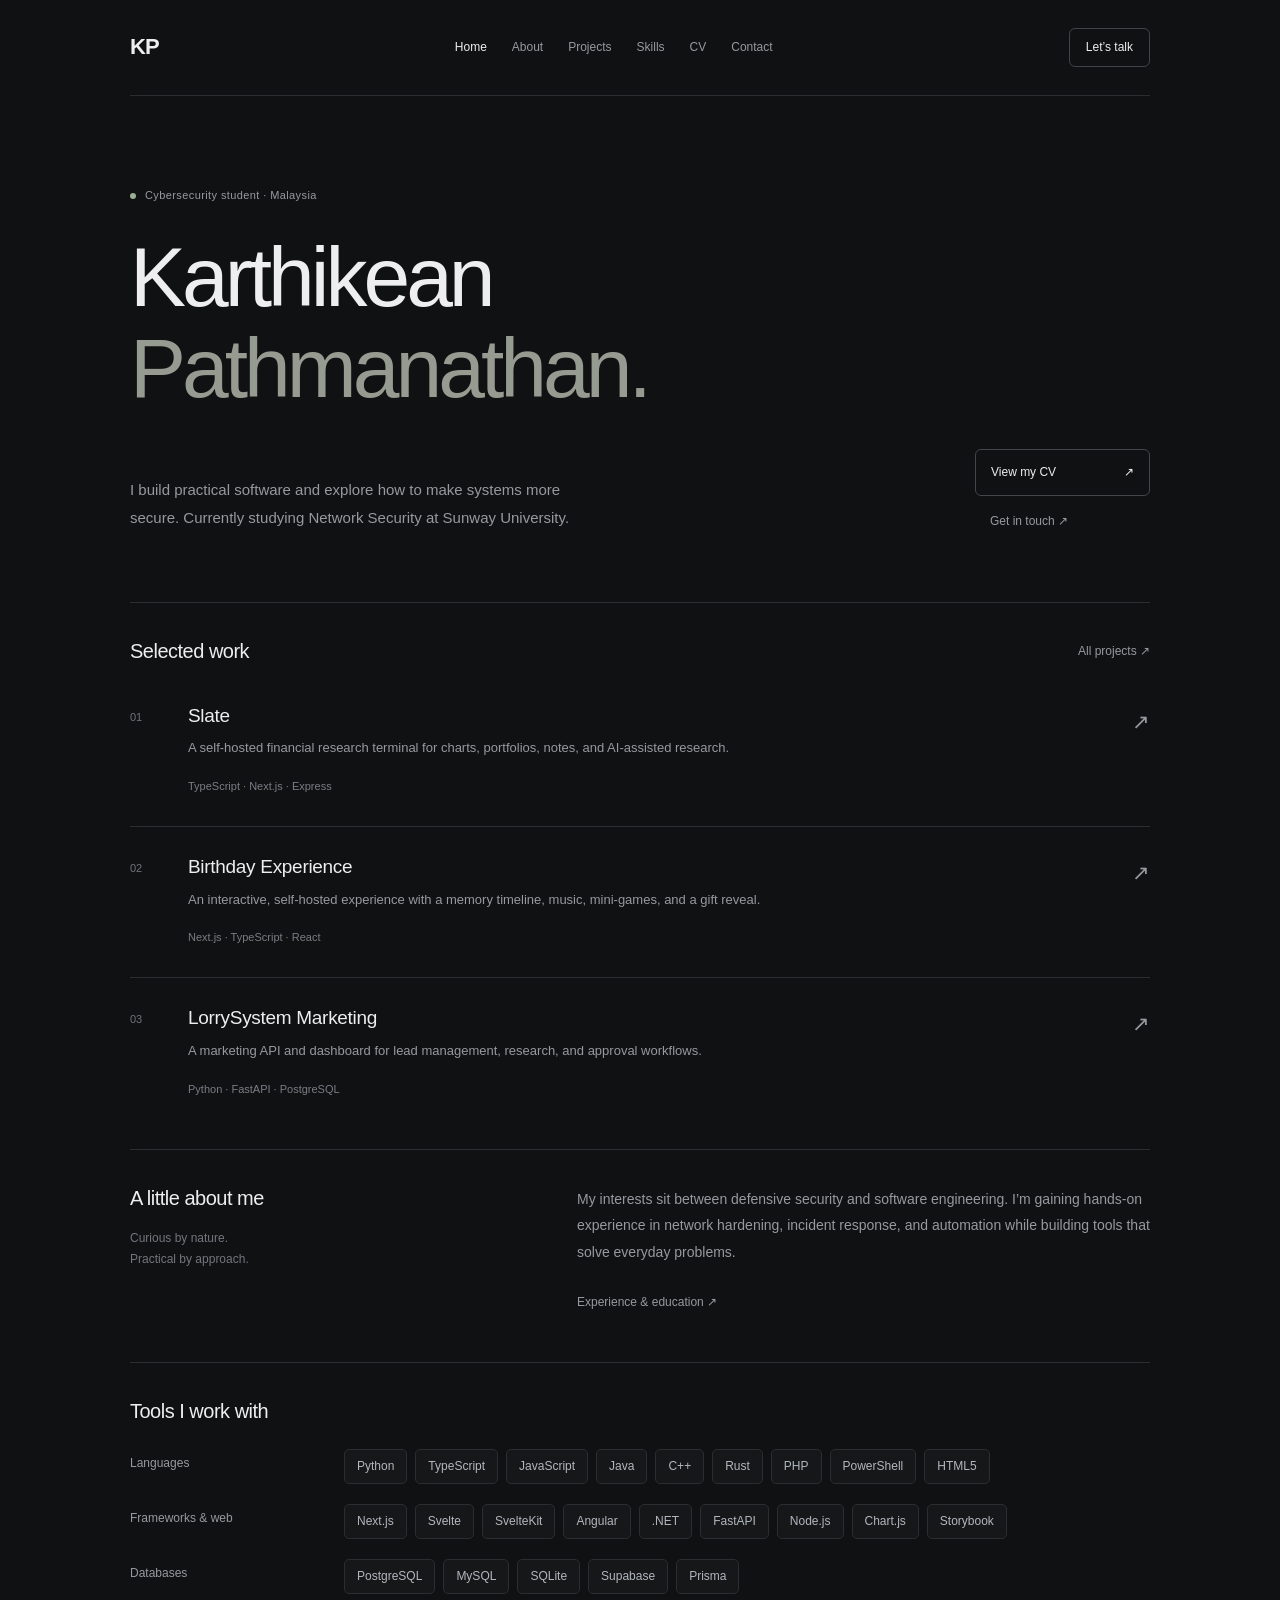
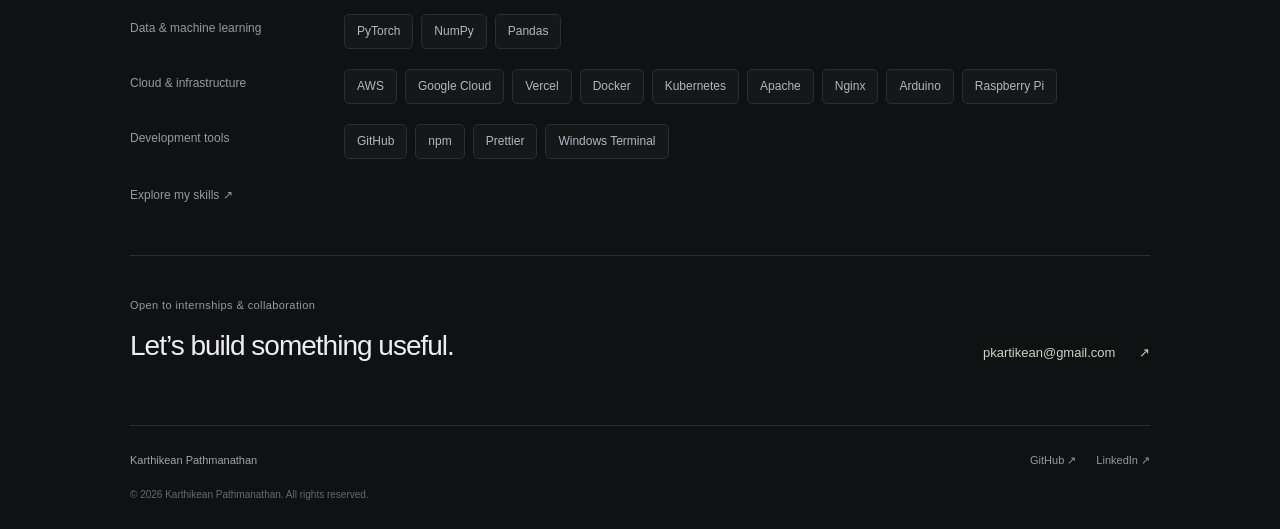
==== commit 591e9380: "Redesign portfolio and update projects and CV experience" ====
--- a/index.html
+++ b/index.html
@@ -1,210 +1,45 @@
-<!doctype html>
-<html lang="en">
-  <head>
-    <meta charset="utf-8" />
-    <meta name="viewport" content="width=device-width,initial-scale=1" />
-    <title>Karthikean Pathmanathan | Cybersecurity Portfolio</title>
-    <meta name="description" content="Professional cybersecurity portfolio focused on purple team operations, detection engineering, incident response, and security automation." />
-    <link rel="icon" type="image/png" href="/CV/assets/logo/KP_icon.png" />
-    <link rel="stylesheet" href="/CV/assets/css/dark.css" />
-  </head>
-  <body>
-    <div id="partial-header"></div>
-
-    <main>
-      <section id="home" class="hero section-shell">
-        <div class="container hero-layout">
-          <div>
-            <p class="eyebrow">Cybersecurity portfolio</p>
-            <h1>Security engineering with a purple-team mindset.</h1>
-            <p class="lead">I design practical security work that strengthens detection, speeds up investigation, and helps teams respond with confidence. My focus spans incident response, detection engineering, threat intelligence, and security automation.</p>
-            <div class="hero-actions">
-              <a class="cta" href="/CV/pages/cv/">View CV</a>
-              <a class="btn" href="/CV/pages/projects/">Explore projects</a>
-            </div>
-            <ul class="hero-highlights" aria-label="Core strengths">
-              <li>Incident response</li>
-              <li>Detection engineering</li>
-              <li>Threat intelligence</li>
-              <li>Automation</li>
-            </ul>
-          </div>
-
-          <aside class="hero-panel">
-            <div class="profile-card">
-              <div>
-                <div class="profile-name">Karthikean Pathmanathan</div>
-                <div class="profile-role">Cybersecurity Professional</div>
-              </div>
-              <p class="section-copy">I bridge offensive and defensive security to build controls that are measurable, useful, and grounded in real operations.</p>
-              <div class="stat-grid">
-                <div class="stat-card">
-                  <span class="stat-value">Purple Team</span>
-                  <span class="stat-label">Practical collaboration across offense and defense</span>
-                </div>
-                <div class="stat-card">
-                  <span class="stat-value">SIEM / IR</span>
-                  <span class="stat-label">Detection, triage, and response workflows</span>
-                </div>
-                <div class="stat-card">
-                  <span class="stat-value">Automation</span>
-                  <span class="stat-label">Scripts and tooling that reduce manual work</span>
-                </div>
-              </div>
-            </div>
-          </aside>
-        </div>
-      </section>
-
-      <section id="about" class="section-block section-shell">
-        <div class="container">
-          <div class="section-heading">
-            <p class="eyebrow">About</p>
-            <h2>Professional, operational, and focused on outcomes.</h2>
-            <p>My work sits at the intersection of defensive security, incident handling, and practical automation. I care about controls that are easy to understand, simple to operate, and useful during an actual incident.</p>
-          </div>
-
-          <div class="section-grid">
-            <article class="info-card">
-              <h3>Detection Engineering</h3>
-              <p>Build and tune detections that reduce noise, preserve analyst attention, and create clearer investigation paths.</p>
-            </article>
-            <article class="info-card">
-              <h3>Incident Response</h3>
-              <p>Support containment, triage, and post-incident improvement with repeatable workflows and better telemetry.</p>
-            </article>
-            <article class="info-card">
-              <h3>Security Automation</h3>
-              <p>Use scripting and tooling to remove manual steps from security operations and improve consistency.</p>
-            </article>
-          </div>
-        </div>
-      </section>
-
-      <section class="section-block section-shell">
-        <div class="container">
-          <div class="section-heading">
-            <p class="eyebrow">Selected work</p>
-            <h2>Projects that map to real security work.</h2>
-            <p>These examples reflect the kind of practical tooling and security engineering I like to build.</p>
-          </div>
-
-          <div class="project-grid featured-projects-grid">
-            <article class="project-card featured-project-card">
-              <div>
-                <span class="meta-pill">Monitoring</span>
-                <h3>Network Monitoring Dashboard</h3>
-                <p>Real-time network traffic visualization and anomaly detection to help surface unusual activity faster.</p>
-              </div>
-              <div class="chip-list">
-                <span class="chip">HTML</span>
-                <span class="chip">CSS</span>
-                <span class="chip">JavaScript</span>
-              </div>
-              <a class="btn project-link" href="/CV/pages/projects/">View details</a>
-            </article>
-
-            <article class="project-card featured-project-card">
-              <div>
-                <span class="meta-pill">Threat Intel</span>
-                <h3>Threat Intelligence Feed</h3>
-                <p>Feed aggregation and enrichment pipeline for collecting security signals and turning them into usable context.</p>
-              </div>
-              <div class="chip-list">
-                <span class="chip">Python</span>
-                <span class="chip">OSINT</span>
-                <span class="chip">APIs</span>
-              </div>
-              <a class="btn project-link" href="/CV/pages/projects/">View details</a>
-            </article>
-
-            <article class="project-card featured-project-card">
-              <div>
-                <span class="meta-pill">Defensive tooling</span>
-                <h3>SIEM Query Builder</h3>
-                <p>A visual query builder that helps analysts compose, validate, and iterate on SIEM searches more efficiently.</p>
-              </div>
-              <div class="chip-list">
-                <span class="chip">React</span>
-                <span class="chip">Monaco</span>
-                <span class="chip">ELK / Splunk</span>
-              </div>
-              <a class="btn project-link" href="/CV/pages/projects/">View details</a>
-            </article>
-          </div>
-        </div>
-      </section>
-
-      <section class="section-block section-shell">
-        <div class="container">
-          <div class="section-heading">
-            <p class="eyebrow">Capabilities</p>
-            <h2>Tools and platforms I work with.</h2>
-          </div>
-
-          <div class="tech-categories">
-            <article class="tech-category skill-card">
-              <h3>Defensive security</h3>
-              <div class="chip-list">
-                <span class="chip">Splunk</span>
-                <span class="chip">ELK Stack</span>
-                <span class="chip">Wireshark</span>
-              </div>
-            </article>
-
-            <article class="tech-category skill-card">
-              <h3>Programming</h3>
-              <div class="chip-list">
-                <span class="chip">Python</span>
-                <span class="chip">JavaScript</span>
-                <span class="chip">Bash</span>
-              </div>
-            </article>
-
-            <article class="tech-category skill-card">
-              <h3>Infrastructure</h3>
-              <div class="chip-list">
-                <span class="chip">Docker</span>
-                <span class="chip">Linux</span>
-                <span class="chip">AWS</span>
-              </div>
-            </article>
-          </div>
-        </div>
-      </section>
-
-      <section class="section-block section-shell">
-        <div class="container cta-panel">
-          <div class="section-heading">
-            <p class="eyebrow">Contact</p>
-            <h2>Open to security work, collaboration, and targeted opportunities.</h2>
-            <p>If you want a focused cybersecurity portfolio page that makes your experience easier to review, start with the CV and project pages.</p>
-          </div>
-          <div class="hero-actions">
-            <a class="cta" href="/CV/pages/contact/">Contact me</a>
-            <a class="btn" href="/CV/pages/cv/">Read CV</a>
-          </div>
-        </div>
-      </section>
-    </main>
-
-    <div id="partial-footer"></div>
-
-    <script>
-      async function loadPartial(id, url){
-        try {
-          const res = await fetch(url);
-          if(!res.ok) throw new Error('Failed to load ' + url);
-          const html = await res.text();
-          document.getElementById(id).innerHTML = html;
-        } catch (err) {
-          console.error(err);
-        }
-      }
-
-      loadPartial('partial-header', 'partial/header.html');
-      loadPartial('partial-footer', 'partial/footer.html');
-    </script>
-    <script src="assets/main.js" defer></script>
-  </body>
-</html>+<!doctype html>
+<html lang="en">
+<head>
+  <meta charset="utf-8">
+  <meta name="viewport" content="width=device-width,initial-scale=1">
+  <title>Karthikean Pathmanathan — Cybersecurity & Software</title>
+  <meta name="description" content="Cybersecurity student and software builder in Malaysia. Explore my latest projects, technical skills, and experience.">
+  <link rel="icon" href="assets/logo/KP_icon.png">
+  <link rel="stylesheet" href="assets/css/portfolio.css">
+  <link rel="stylesheet" href="assets/css/home.css">
+  <script src="assets/main.js" defer></script>
+</head>
+<body class="minimal-home">
+  <a class="skip-link" href="#main">Skip to content</a>
+  <div id="partial-header"></div>
+  <main id="main" class="container">
+    <section class="minimal-intro">
+      <p class="intro-label"><span></span> Cybersecurity student · Malaysia</p>
+      <h1>Karthikean<br><span>Pathmanathan.</span></h1>
+      <div class="intro-bottom"><p>I build practical software and explore how to make systems more secure. Currently studying Network Security at Sunway University.</p><div class="intro-actions"><a class="resume-link" href="pages/cv/">View my CV <span>↗</span></a><a href="mailto:pkartikean@gmail.com">Get in touch ↗</a></div></div>
+    </section>
+    <section id="work" class="minimal-section">
+      <div class="minimal-heading"><h2>Selected work</h2><a href="pages/projects/">All projects ↗</a></div>
+      <a class="minimal-project" href="pages/projects/#github-slate"><span class="project-number">01</span><div><h3>Slate</h3><p>A self-hosted financial research terminal for charts, portfolios, notes, and AI-assisted research.</p><small>TypeScript · Next.js · Express</small></div><span class="project-arrow" aria-hidden="true">↗</span></a>
+      <a class="minimal-project" href="pages/projects/#github-birthday"><span class="project-number">02</span><div><h3>Birthday Experience</h3><p>An interactive, self-hosted experience with a memory timeline, music, mini-games, and a gift reveal.</p><small>Next.js · TypeScript · React</small></div><span class="project-arrow" aria-hidden="true">↗</span></a>
+      <a class="minimal-project" href="pages/projects/#github-lorrysystem-marketing-system"><span class="project-number">03</span><div><h3>LorrySystem Marketing</h3><p>A marketing API and dashboard for lead management, research, and approval workflows.</p><small>Python · FastAPI · PostgreSQL</small></div><span class="project-arrow" aria-hidden="true">↗</span></a>
+    </section>
+    <section id="about" class="minimal-section minimal-about"><div><h2>A little about me</h2><p class="section-aside">Curious by nature.<br>Practical by approach.</p></div><div><p>My interests sit between defensive security and software engineering. I’m gaining hands-on experience in network hardening, incident response, and automation while building tools that solve everyday problems.</p><a href="pages/cv/">Experience & education ↗</a></div></section>
+    <section id="skills" class="minimal-section minimal-skills">
+      <h2>Tools I work with</h2>
+      <div class="tool-groups">
+        <div class="tool-group"><h3>Languages</h3><ul aria-label="Languages"><li>Python</li><li>TypeScript</li><li>JavaScript</li><li>Java</li><li>C++</li><li>Rust</li><li>PHP</li><li>PowerShell</li><li>HTML5</li></ul></div>
+        <div class="tool-group"><h3>Frameworks &amp; web</h3><ul aria-label="Frameworks &amp; web"><li>Next.js</li><li>Svelte</li><li>SvelteKit</li><li>Angular</li><li>.NET</li><li>FastAPI</li><li>Node.js</li><li>Chart.js</li><li>Storybook</li></ul></div>
+        <div class="tool-group"><h3>Databases</h3><ul aria-label="Databases"><li>PostgreSQL</li><li>MySQL</li><li>SQLite</li><li>Supabase</li><li>Prisma</li></ul></div>
+        <div class="tool-group"><h3>Data &amp; machine learning</h3><ul aria-label="Data &amp; machine learning"><li>PyTorch</li><li>NumPy</li><li>Pandas</li></ul></div>
+        <div class="tool-group"><h3>Cloud &amp; infrastructure</h3><ul aria-label="Cloud &amp; infrastructure"><li>AWS</li><li>Google Cloud</li><li>Vercel</li><li>Docker</li><li>Kubernetes</li><li>Apache</li><li>Nginx</li><li>Arduino</li><li>Raspberry Pi</li></ul></div>
+        <div class="tool-group"><h3>Development tools</h3><ul aria-label="Development tools"><li>GitHub</li><li>npm</li><li>Prettier</li><li>Windows Terminal</li></ul></div>
+      </div>
+      <a href="pages/skills/">Explore my skills ↗</a>
+    </section>
+    <section id="contact" class="minimal-section minimal-contact"><div><p class="intro-label">Open to internships & collaboration</p><h2>Let’s build something useful.</h2></div><a class="contact-email" href="mailto:pkartikean@gmail.com">pkartikean@gmail.com <span>↗</span></a></section>
+  </main>
+  <div id="partial-footer"></div>
+</body>
+</html>
--- a/assets/css/portfolio.css
+++ b/assets/css/portfolio.css
@@ -0,0 +1,189 @@
+/* Shared portfolio layout with a dark, cosmic visual theme. */
+:root { --paper: #030014; --ink: #f3f0fa; --muted: #aaa6bd; --line: #211b35; --accent: #ee77d9; --panel: #09051c; --font: -apple-system, BlinkMacSystemFont, "Segoe UI", Arial, sans-serif; }
+* { box-sizing: border-box; }
+html { scroll-behavior: smooth; scroll-padding-top: 32px; }
+body { margin: 0; background: var(--paper); color: var(--ink); font-family: var(--font); font-size: 14px; line-height: 1.75; -webkit-font-smoothing: antialiased; }
+a { color: inherit; text-decoration: none; }
+a:hover { color: #e77adb; }
+button, input, textarea { font: inherit; }
+a:focus-visible, button:focus-visible, input:focus-visible, textarea:focus-visible { outline: 2px solid #555; outline-offset: 5px; }
+[hidden] { display: none !important; }
+.container, .cv-shell, .contact-shell { width: min(900px, calc(100% - 48px)); margin-inline: auto; padding: 0; }
+.skip-link { position: fixed; top: -100px; left: 20px; z-index: 100; background: #171026; color: white; padding: 10px; }
+.skip-link:focus { top: 10px; }
+.site-header { position: relative; z-index: 20; }
+.header-inner { min-height: 100px; display: flex; align-items: center; justify-content: space-between; gap: 20px; border-bottom: 1px solid var(--line); }
+.logo { font-size: 14px; font-weight: 600; white-space: nowrap; }
+.nav { display: flex; gap: 26px; font-size: 12px; color: var(--muted); }
+.nav a[aria-current] { color: var(--ink); text-decoration: underline; text-underline-offset: 6px; }
+.nav-toggle { display: none; }
+h1, h2, h3, h4 { line-height: 1.25; font-weight: 500; }
+h1 { font-size: clamp(38px, 5vw, 56px); letter-spacing: -2px; margin: 15px 0 24px; }
+h2 { font-size: 20px; letter-spacing: -.4px; margin: 0; }
+h3 { font-size: 16px; margin: 0 0 8px; }
+.eyebrow, .section-eyebrow { color: var(--muted); font-size: 11px; letter-spacing: .5px; margin: 0 0 16px; }
+.intro-section { padding: 82px 0 64px; }
+.lead { max-width: 510px; font-size: 16px; line-height: 1.8; color: var(--muted); }
+.intro-links { display: flex; gap: 28px; margin-top: 27px; }
+.text-link { display: inline-block; font-size: 12px; border-bottom: 1px solid #bbb; padding-bottom: 2px; }
+.location { color: var(--muted); font-size: 11px; margin-top: 30px; }
+.location span { margin: 0 9px; }
+.home-section { border-top: 1px solid var(--line); padding: 36px 0 48px; }
+.section-heading { display: flex; align-items: center; justify-content: space-between; gap: 20px; margin-bottom: 12px; }
+.project-row { display: flex; align-items: center; justify-content: space-between; gap: 25px; padding: 25px 0; border-bottom: 1px solid var(--line); }
+.project-row:last-child { border-bottom: 0; padding-bottom: 0; }
+.project-row p { color: var(--muted); font-size: 13px; margin: 0 0 7px; }
+.project-row small { font-size: 11px; color: var(--muted); }
+.project-row > span { color: var(--muted); font-size: 18px; }
+.project-row:hover h3 { text-decoration: underline; text-underline-offset: 4px; }
+.about { display: grid; grid-template-columns: 1fr 2fr; gap: 35px; }
+.about p { color: var(--muted); margin: 0 0 16px; }
+.contact { padding-bottom: 70px; }
+.contact p { color: var(--muted); font-size: 13px; }
+.site-footer { padding: 0 0 30px; }
+.footer-inner { display: flex; justify-content: space-between; gap: 20px; border-top: 1px solid var(--line); padding-top: 25px; color: var(--muted); font-size: 10px; }
+.footer-links { display: flex; gap: 18px; }
+.cta, .btn, .cv-actions a { display: inline-flex; align-items: center; padding: 10px 16px; border: 1px solid var(--line); background: #171026; color: #fff; font-size: 12px; cursor: pointer; }
+.cta:hover { background: #444; }
+.chip-list, .tech-stack, .skill-tags, .cv-chip-list, .lab-tech, .contact-badges { display: flex; flex-wrap: wrap; gap: 8px; }
+.tech-tag, .skill-tag, .cv-chip, .tech-badge, .contact-badge { font-size: 11px; color: var(--muted); background: #100b25; padding: 3px 8px; }
+
+/* Detailed pages */
+
+.cv-page,.contact-page{padding:55px 0 75px}.page-header{padding:60px 0 35px}.page-header h1,.cv-hero h1,.contact-hero h1{font-size:clamp(32px,4vw,46px);letter-spacing:-1.5px;max-width:850px}.page-header p,.cv-summary,.cv-role,.section-copy,.contact-hero .lead{color:var(--muted);max-width:680px}.cv-hero{display:grid;grid-template-columns:1.2fr 1fr;gap:60px;margin-bottom:65px}.cv-actions{display:flex;gap:12px;flex-wrap:wrap;margin-top:25px}.cv-actions a:not(.primary){background:transparent;color:var(--ink);border-color:var(--line)}.cv-profile-card{border-left:1px solid var(--line);padding-left:35px}.cv-profile-card h2{font-size:22px;letter-spacing:-.6px}.cv-info-table{width:100%;border-collapse:collapse;margin-top:20px;font-size:12px}.cv-info-table th,.cv-info-table td{text-align:left;vertical-align:top;border-bottom:1px solid var(--line);padding:12px 0;overflow-wrap:anywhere}.cv-info-table th{width:30%;font-weight:500;color:var(--muted);padding-right:15px}.cv-section{border-top:1px solid var(--line);padding-top:30px;margin-top:40px}.section-head{margin-bottom:25px}.section-head .eyebrow{margin-bottom:10px}.cv-highlights,.skill-grid,.cert-grid{display:grid;grid-template-columns:repeat(2,1fr);gap:20px}.cv-highlight,.skill-group,.cert-item{padding:25px;background:transparent}.cv-highlight h3,.skill-group h4,.cert-item h4{font-size:17px;margin:0 0 12px}.cv-highlight p,.cert-details{color:var(--muted);font-size:13px;margin:0}.cv-entry{padding:25px 0;border-bottom:1px solid var(--line)}.cv-entry-header{display:flex;justify-content:space-between;gap:20px}.cv-entry h3{font-size:20px;margin:0 0 10px}.cv-entry-company,.cv-entry-location,.cv-entry-meta{color:var(--muted);font-size:12px;margin:4px 0}.cv-list{color:var(--muted);font-size:13px;padding-left:18px}.cv-list li{margin:8px 0}.filter-tabs{width:min(900px,calc(100% - 48px));margin:0 auto 30px;display:flex;gap:8px;flex-wrap:wrap}.filter-tab{cursor:pointer;border:1px solid var(--line);background:transparent;padding:9px 16px;font-size:12px;color:var(--muted)}.filter-tab.active{background:var(--ink);color:var(--paper);border-color:var(--ink)}.project-section{padding-bottom:60px}.project-section .container{display:grid;grid-template-columns:1fr;gap:25px;align-items:start}.project-card{border:0;border-top:1px solid var(--line);padding:30px 0;background:transparent;scroll-margin-top:25px}.project-card h3{font-size:24px;letter-spacing:-.7px;margin:0 0 20px}.project-badge{display:inline-block;font:9px var(--font);padding:5px 8px;background:#100b25;vertical-align:middle;margin:8px 0}.project-meta{display:flex;gap:20px;font-size:10px;color:var(--muted);margin-bottom:15px}.project-description,.project-highlights,.lab-description{font-size:13px;color:var(--muted)}.project-highlights h4{color:var(--ink)}.project-highlights ul{padding-left:18px}.project-highlights li{margin:8px 0}.project-links,.lab-links{border-top:1px solid var(--line);padding-top:15px;display:flex;gap:22px;font-size:11px}.project-links img{width:14px;height:14px;vertical-align:middle;margin-right:4px}.unavailable-link{color:var(--muted);font-size:10px}.skills-section{padding:25px 0 50px}.skills-grid{display:grid;grid-template-columns:repeat(2,1fr);gap:25px}.skill-category,.lab-card,.cert-card{background:transparent;padding:25px 0;border:0;border-top:1px solid var(--line);margin-bottom:20px}.skill-category h3,.lab-card h3{font-size:19px;margin:0 0 20px}.skill-list{list-style:none;padding:0;margin:0}.skill-item{display:flex;align-items:center;justify-content:space-between;border-top:1px solid var(--line);padding:10px 0;font-size:12px}.skill-level{width:35%}.skill-level-bar{height:3px;background:#211b35}.skill-level-fill{height:100%;background:#444}.section-title{margin:15px 0 25px;font-size:30px}.lab-meta,.cert-issuer{font-size:11px;color:var(--muted)}.lab-tech{margin:15px 0}.cert-card h4{margin:0 0 10px}.contact-hero{padding-bottom:40px;border-bottom:1px solid var(--line);margin-bottom:40px}.section-eyebrow{font-size:10px;text-transform:uppercase;letter-spacing:1.7px;color:var(--muted)}.contact-pills{list-style:none;display:flex;gap:10px;flex-wrap:wrap;padding:0;margin-top:25px}.contact-pills li{border:1px solid var(--line);padding:5px 12px;font-size:11px}.contact-grid{display:grid;grid-template-columns:1fr 1.2fr;gap:70px}.contact-panel .section-title{font-size:28px}.section-copy{font-size:13px}.contact-methods{margin-top:25px}.contact-method{display:flex;gap:15px;padding:17px 0;border-top:1px solid var(--line)}.contact-method-icon{display:grid;place-items:center;background:transparent;width:38px;height:38px;flex-shrink:0}.contact-method-label{font-size:9px;letter-spacing:1px;text-transform:uppercase;color:var(--muted)}.contact-method-value{font-size:13px;overflow-wrap:anywhere}.contact-badges{margin-top:20px}.contact-form{display:grid;gap:18px;margin-top:25px}.contact-form-row{display:grid;grid-template-columns:1fr 1fr;gap:18px}.contact-form label{display:grid;gap:7px;font-size:11px}.contact-form input,.contact-form textarea{width:100%;border:1px solid var(--line);padding:12px;background:var(--panel);color:var(--ink);border-radius:0}.contact-form textarea{min-height:150px;resize:vertical}.contact-form button{justify-content:center}.form-note{font-size:10px;color:var(--muted);margin:0}.contact-note{padding:20px;border-left:2px solid #6c7c4e;background:transparent;margin-top:45px;font-size:12px;color:var(--muted)}
+
+.stats-grid { display: grid; grid-template-columns: repeat(4, 1fr); gap: 20px; margin-bottom: 30px; }
+.stat-card { padding: 16px 0; border-top: 1px solid var(--line); }
+.stat-number { font-size: 26px; }
+.stat-label { color: var(--muted); font-size: 11px; }
+.labs-section { padding-bottom: 50px; }
+.cv-highlight, .skill-group, .cert-item { padding: 20px 0; border-top: 1px solid var(--line); }
+.skill-level-fill { background: #c17bea; }
+.contact-pills li { border: 0; background: #100b25; }
+.contact-note { border-left: 1px solid var(--line); background: transparent; padding: 0 0 0 20px; }
+@media (max-width: 720px) {
+ .header-inner { min-height: 78px; }
+ .nav-toggle { display: block; border: 1px solid var(--line); background: var(--panel); padding: 6px 12px; cursor: pointer; font-size: 12px; }
+ .nav { display: none; position: absolute; top: 78px; left: 0; right: 0; flex-direction: column; gap: 0; padding: 12px 24px; background: var(--panel); border-bottom: 1px solid var(--line); }
+ .nav.active { display: flex; }
+ .nav a { padding: 10px 0; }
+ .intro-section { padding: 50px 0 40px; }
+ h1 { letter-spacing: -1.5px; }
+ .lead { font-size: 15px; }
+ .about { grid-template-columns: 1fr; gap: 20px; }
+ .home-section { padding-top: 28px; padding-bottom: 36px; }
+ .footer-inner { flex-direction: column; gap: 12px; }
+ .cv-hero, .contact-grid, .skills-grid, .cv-highlights, .skill-grid, .cert-grid { grid-template-columns: 1fr; }
+ .cv-profile-card { border-left: 0; padding: 25px 0 0; border-top: 1px solid var(--line); }
+ .cv-entry-header { flex-direction: column; gap: 6px; }
+ .cv-page, .contact-page { padding-top: 35px; }
+ .page-header { padding-top: 40px; }
+ .page-header h1, .cv-hero h1, .contact-hero h1 { font-size: 34px; letter-spacing: -1px; }
+ .contact-grid { gap: 35px; }
+ .contact-form-row { grid-template-columns: 1fr; }
+ .project-meta { flex-wrap: wrap; gap: 10px; }
+ .filter-tabs { width: calc(100% - 48px); }
+ .stats-grid { grid-template-columns: repeat(2, 1fr); }
+}
+@media (prefers-reduced-motion: reduce) { html { scroll-behavior: auto; } }
+@media print {
+ .site-header, .site-footer, .skip-link, .cv-actions { display: none; }
+ .cv-shell { width: 100%; }
+ .cv-page { padding: 0; }
+ .cv-hero { gap: 25px; margin-bottom: 20px; }
+ .cv-section { margin-top: 20px; padding-top: 15px; }
+ .cv-entry, .cv-highlight, .skill-group, .cert-item { break-inside: avoid; }
+ body { font-size: 11px; color: black; }
+ h2 { font-size: 20px; }
+}
+/* Reference-inspired cosmic theme. */
+html{scroll-padding-top:95px}
+body{background:#030014;color:var(--ink)}
+.container,.cv-shell,.contact-shell{width:min(1152px,calc(100% - 64px))}
+.gradient-text{background:linear-gradient(100deg,#ef70d0 0%,#a48ee8 50%,#50c7ea 100%);background-clip:text;-webkit-background-clip:text;color:transparent}
+.site-header{position:absolute;top:0;left:0;right:0;background:transparent}
+.header-inner{min-height:86px;border:0;gap:30px}
+.logo{font-size:25px;font-weight:750;letter-spacing:-1px}
+.nav{gap:26px;font-size:13px}
+.nav a[aria-current]{color:#f5ecfa;text-decoration:none}
+.nav a:hover{color:#ee77d9}
+.hire-link{padding:9px 22px;border-radius:30px;background:linear-gradient(100deg,#f366d4,#50c8ec);color:#fff;font-size:12px;white-space:nowrap}
+.hire-link:hover{color:white;filter:brightness(1.1)}
+.space-hero{position:relative;min-height:850px;height:100svh;max-height:1050px;display:grid;align-items:center;overflow:hidden;background:radial-gradient(ellipse at 50% 47%,#140b2940,transparent 55%),#050217}
+#starfield{position:absolute;inset:0;width:100%;height:100%;pointer-events:none}
+.hero-content{position:relative;text-align:center;padding-top:65px}
+.hero-kicker{font-size:11px;letter-spacing:3px;color:#b6adc6;margin:0 0 13px}
+.hero-content h1{font-size:clamp(56px,7.3vw,104px);font-weight:750;letter-spacing:-4px;margin:0 0 15px;line-height:1.15;filter:drop-shadow(0 0 22px #ba73e14a)}
+.hero-content h2{font-size:clamp(20px,2.6vw,34px);font-weight:600;letter-spacing:-.6px}
+.hero-rule{height:2px;width:260px;max-width:75%;margin:20px auto;background:linear-gradient(90deg,#df63d2,#50c8ec)}
+.hero-content>p:not(.hero-kicker){font-size:18px;line-height:1.6;color:#c8c4d5;margin:0 auto 24px;max-width:630px}
+.social-icons{display:flex;justify-content:center;gap:17px}
+.social-icons a{display:grid;place-items:center;width:45px;height:45px;border-radius:50%;border:1px solid #292037;color:#c5bfd3;transition:border-color .2s,color .2s,transform .2s}
+.social-icons svg{width:21px;height:21px}
+.social-icons a:hover{color:#ec76d4;border-color:#9c57ac;transform:translateY(-3px)}
+.discover{display:inline-block;margin-top:22px;font-size:30px;line-height:1;color:#e676d8}
+.space-section{padding:85px 0}
+.space-section h2{font-size:36px;font-weight:700;letter-spacing:-.8px;margin:0 0 22px}
+.center-heading{text-align:center;margin-bottom:40px}
+.center-heading h2{margin-bottom:12px}
+.center-heading p{color:var(--muted);font-size:14px;margin:0}
+.about-grid{display:grid;grid-template-columns:1fr 1fr;gap:48px;align-items:center}
+.about-image{width:100%;height:350px;object-fit:cover;border-radius:12px;filter:brightness(.8)}
+.about-grid p{color:var(--muted);font-size:14px;line-height:1.8}
+.about-facts{display:grid;grid-template-columns:1fr 1fr;gap:15px;margin:24px 0}
+.about-facts a{border:1px solid #392040;border-radius:8px;padding:20px}
+.about-facts a:last-child{border-color:#16334b}
+.about-facts strong,.about-facts small{display:block;font-size:12px;margin-top:8px}
+.about-facts small{font-size:11px;color:var(--muted);font-weight:400;margin-top:4px}
+.fact-icon{color:#ee77d9;font-size:23px;line-height:1}.cyan{color:#50c8ec}
+.text-link{color:#c48fea;border:0;font-size:13px}.text-link:hover{color:#55c8ed}
+.featured-grid{display:grid;grid-template-columns:repeat(3,minmax(0,1fr));gap:30px}
+.featured-card{border:1px solid var(--line);border-radius:10px;overflow:hidden;background:#060218;transition:transform .2s,border-color .2s}
+.featured-card:hover{transform:translateY(-5px);border-color:#624176}
+.featured-card img{width:100%;height:200px;object-fit:cover;display:block;filter:brightness(.85)}
+.featured-body{padding:23px}
+.featured-body h3{font-size:17px;font-weight:600;margin:0 0 12px}
+.featured-body p{font-size:13px;color:var(--muted);line-height:1.6;min-height:64px;margin:0 0 15px}
+.tech-tag,.skill-tag,.cv-chip,.tech-badge,.contact-badge{font-size:10px;border:1px solid var(--line);border-radius:20px;background:transparent;padding:3px 9px;color:#b9b4cd}
+.project-detail{display:inline-block;margin-top:19px;font-size:12px;color:#55c6e9}
+.section-action{text-align:center;margin-top:30px}
+.technology-grid{display:grid;grid-template-columns:repeat(4,1fr);gap:23px}
+.technology-grid>div{border:1px solid #19122c;border-radius:8px;text-align:center;padding:28px 12px;background:#050117;transition:border-color .2s}
+.technology-grid>div:hover{border-color:#604177}
+.technology-grid h3{font-size:13px;font-weight:600;margin:17px 0 0}
+.technology-symbol{display:inline-grid;place-items:center;width:60px;height:60px;border-radius:50%;background:#14102c;font:bold 22px ui-monospace,monospace;color:#bd87ed}
+.python{color:#ffd65b}.linux{color:#e6e0fa}.postgres{color:#71b6e9;font-size:18px}.fastapi{color:#57d9ba;font-size:34px}.html{color:#f2845b}.js{color:#f5d663}.docker{color:#4bcbf0;font-size:35px}.git{color:#f58871;font-size:38px}
+.home-form{max-width:760px;margin:0 auto;border:1px solid var(--line);padding:32px;border-radius:12px;gap:22px}
+.contact-form label{font-size:12px;color:#d1cadd}
+.contact-form input,.contact-form textarea{border:1px solid var(--line);background:#050217;border-radius:6px;padding:13px 14px;color:#f4eefb}
+.contact-form input:focus,.contact-form textarea:focus{border-color:#b372db;outline:1px solid #b372db;outline-offset:0}
+.cta,.cv-actions .cta{border:0;background:linear-gradient(100deg,#ed61d2,#49c6eb);border-radius:6px;color:#fff;padding:12px 20px}
+.cta:hover{background:linear-gradient(100deg,#e27ed9,#70d4ef)}
+.site-footer{border-top:1px solid var(--line);padding:55px 0 30px;margin-top:25px}
+.footer-grid{display:grid;grid-template-columns:1.2fr .8fr 1fr;gap:60px;font-size:12px;color:var(--muted)}
+.footer-name{font-weight:700;font-size:18px}
+.footer-grid p{font-size:12px;line-height:1.8;max-width:310px}
+.footer-grid h3{font-size:14px;color:#e7e0f3;font-weight:600;margin-bottom:18px}
+.footer-quick{display:grid;gap:8px}
+.footer-links{display:flex;gap:16px;margin-top:18px;font-size:11px}
+.footer-bottom{text-align:center;font-size:11px;color:var(--muted);border-top:1px solid var(--line);padding-top:24px;margin-top:35px}
+/* Detailed pages share the same surfaces and typography. */
+.cv-page,.contact-page{padding-top:145px}.page-header{padding-top:145px}
+.page-header h1,.cv-hero h1,.contact-hero h1{background:linear-gradient(100deg,#ef70d0,#8f9ee8,#50c7ea);background-clip:text;-webkit-background-clip:text;color:transparent;font-weight:700}
+.cv-section h2,.section-title{color:#be8ee6}
+.project-card,.skill-category,.lab-card,.cert-card,.cv-highlight,.skill-group,.cert-item{background:#07031a;border:1px solid var(--line);border-radius:10px;padding:25px}
+.project-section .container{grid-template-columns:repeat(2,minmax(0,1fr));gap:25px}
+.cv-highlights,.skill-grid,.cert-grid{gap:20px}
+.filter-tabs{width:min(1152px,calc(100% - 64px))}
+.filter-tab{border-radius:20px;background:#08031b}.filter-tab.active{background:#3c2354;border-color:#8f5aa9;color:#f0e4fb}
+.project-badge{background:#20112f;color:#e3a1eb;border-radius:20px}
+.skill-level-fill{background:linear-gradient(90deg,#df72d7,#59c9ee)}
+.skill-level-bar{background:#211b35}
+.cv-actions a:not(.primary){color:var(--ink);border-color:var(--line);background:#100921;border-radius:6px}
+.contact-note{border-color:#8f5aa9}.contact-pills li{background:#110a24;border:1px solid var(--line);border-radius:20px}
+@media(max-width:850px){.header-inner{gap:20px}.nav{gap:16px}.featured-grid{gap:18px}.featured-body{padding:18px}.about-grid{gap:30px}.footer-grid{gap:30px}}
+@media(max-width:720px){.container,.cv-shell,.contact-shell,.filter-tabs{width:calc(100% - 40px)}.header-inner{min-height:78px}.hire-link{margin-left:auto;padding:7px 15px}.nav-toggle{color:#d9cde8;background:#100923;border-color:var(--line);border-radius:6px}.nav{top:78px;padding:16px 24px;background:#08031ceF;backdrop-filter:blur(16px)}.space-hero{min-height:660px;max-height:850px}.hero-content{padding-top:65px}.hero-content h1{font-size:clamp(42px,10vw,70px);letter-spacing:-2px}.hero-content h2{font-size:20px;max-width:310px;margin:0 auto}.hero-content>p:not(.hero-kicker){font-size:15px;max-width:320px}.space-section{padding:55px 0}.space-section h2{font-size:29px}.about-grid,.featured-grid,.project-section .container{grid-template-columns:1fr}.about-image{height:250px}.featured-card img{height:220px}.featured-body p{min-height:0}.technology-grid{grid-template-columns:repeat(2,1fr);gap:15px}.technology-grid>div{padding:22px 10px}.home-form{padding:23px}.footer-grid{grid-template-columns:1fr;gap:25px}.footer-grid p{max-width:100%}.footer-bottom{text-align:left}.cv-page,.contact-page,.page-header{padding-top:115px}.about-facts a{padding:15px}.about-facts{gap:12px}}
+@media(prefers-reduced-motion:reduce){.featured-card,.social-icons a{transition:none}.featured-card:hover,.social-icons a:hover{transform:none}}
+@media print{body{background:white!important;color:black!important}.cv-page{padding:0}.cv-shell{width:100%}.cv-hero h1{background:none;color:black}.cv-section h2,.cv-summary,.cv-role,.cv-list,.cv-entry-meta,.cv-entry-company,.cv-entry-location,.cv-info-table th,.cv-info-table td,.cert-details,.cv-highlight p,.skill-tag{color:black}.cv-highlight,.skill-group,.cert-item{background:white;border-color:#ccc}.cv-hero{grid-template-columns:1.2fr 1fr}.site-header,.site-footer,.cv-actions{display:none}}
+.project-card h3,.project-card a{overflow-wrap:anywhere}.project-links{flex-wrap:wrap}.featured-body p{min-height:104px}
+@media(max-width:720px){.featured-body p{min-height:0}}
--- a/assets/css/home.css
+++ b/assets/css/home.css
@@ -0,0 +1,104 @@
+/* Homepage only: quiet dark surfaces, clear type, and focused content. */
+.minimal-home{--paper:#101112;--ink:#eeeef0;--muted:#96999e;--line:#2b2d30;--accent:#c9d5c5;background:var(--paper);color:var(--ink);font-size:15px}
+.minimal-home .container{width:min(1020px,calc(100% - 64px))}
+.minimal-home .site-header{position:relative;background:transparent}
+.minimal-home .header-inner{min-height:96px;border-bottom:1px solid var(--line)}
+.minimal-home .logo{background:none;color:var(--ink);font-size:22px;letter-spacing:-1px}
+.minimal-home .nav{font-size:12px;gap:25px}
+.minimal-home .nav a:hover,.minimal-home a:hover{color:#c9d5c5}
+.minimal-home .nav a[aria-current]{color:var(--ink)}
+.minimal-home .hire-link{background:transparent;color:var(--ink);border:1px solid #404349;border-radius:6px;padding:8px 16px}
+.minimal-home a:focus-visible,.minimal-home button:focus-visible{outline:2px solid #c9d5c5;outline-offset:5px}
+.minimal-intro{padding:90px 0 70px}
+.intro-label{font-size:11px;letter-spacing:.4px;color:var(--muted);margin:0 0 27px;display:flex;align-items:center;gap:9px}
+.intro-label>span{height:6px;width:6px;border-radius:50%;background:#9cae93}
+.minimal-intro h1{font-size:clamp(44px,7vw,84px);line-height:1.08;font-weight:500;letter-spacing:-4px;margin:0 0 35px}
+.minimal-intro h1>span{color:#969b91}
+.intro-bottom{display:flex;justify-content:space-between;align-items:end;gap:45px}
+.intro-bottom>p{max-width:475px;color:var(--muted);font-size:15px;margin:0;line-height:1.85}
+.intro-actions{display:flex;flex-direction:column;gap:15px;min-width:175px;font-size:12px}
+.resume-link{display:flex;justify-content:space-between;align-items:center;border:1px solid #42464b;border-radius:6px;padding:12px 15px}
+.intro-actions>a:last-child{padding-left:15px;color:var(--muted)}
+.minimal-section{border-top:1px solid var(--line);padding:36px 0 48px}
+.minimal-heading{display:flex;justify-content:space-between;align-items:center;margin-bottom:12px;gap:20px}
+.minimal-home h2{font-size:20px;font-weight:500;letter-spacing:-.5px;margin:0}
+.minimal-heading>a,.minimal-about a,.minimal-skills>a{font-size:12px;color:var(--muted)}
+.minimal-project{display:grid;grid-template-columns:40px 1fr 30px;gap:18px;align-items:start;padding:28px 0;border-bottom:1px solid var(--line)}
+.minimal-project:last-child{border-bottom:0;padding-bottom:0}
+.project-number{font-size:11px;color:#70747b;padding-top:4px}
+.minimal-project h3{font-size:19px;font-weight:500;margin:0 0 9px;letter-spacing:-.3px}
+.minimal-project p{color:var(--muted);max-width:650px;font-size:13px;line-height:1.8;margin:0 0 12px}
+.minimal-project small{color:#787e85;font-size:11px}
+.project-arrow{font-size:21px;color:var(--muted);justify-self:end}
+.minimal-project:hover h3{color:#c9d5c5}
+.minimal-about{display:grid;grid-template-columns:1fr 1.5fr;gap:65px}
+.section-aside{font-size:12px;color:#71767d;margin:17px 0 0}
+.minimal-about>div:last-child>p{font-size:14px;color:var(--muted);margin:0 0 22px;line-height:1.9}
+.minimal-skills ul{list-style:none;display:flex;gap:10px;flex-wrap:wrap;padding:0;margin:25px 0 20px}
+.minimal-skills li{font-size:12px;color:#b2b7be;border:1px solid var(--line);border-radius:5px;padding:6px 12px;background:#151719}
+.minimal-contact{display:flex;align-items:end;justify-content:space-between;gap:25px;padding:40px 0 60px}
+.minimal-contact .intro-label{margin-bottom:12px}
+.minimal-contact h2{font-size:28px;line-height:1.35;letter-spacing:-1px}
+.contact-email{font-size:13px;white-space:nowrap;color:#c9d5c5}.contact-email span{margin-left:20px}
+.minimal-home .site-footer{border:0;padding:0 0 25px;margin:0}
+.minimal-home .footer-grid{display:flex;align-items:center;justify-content:space-between;gap:20px;border-top:1px solid var(--line);padding-top:24px}
+.minimal-home .footer-grid>div:nth-child(2),.minimal-home .footer-grid p,.minimal-home .footer-grid h3,.minimal-home .footer-grid>div:last-child>a{display:none}
+.minimal-home .footer-name{background:none;color:#a0a5ab;font-size:11px;font-weight:400}
+.minimal-home .footer-links{margin:0;gap:20px;font-size:11px}
+.minimal-home .footer-bottom{border:0;padding-top:15px;margin-top:0;font-size:10px;color:#646a72;text-align:left}
+@media(max-width:720px){.minimal-home .container{width:calc(100% - 40px)}.minimal-home .header-inner{min-height:78px;gap:12px}.minimal-home .nav{background:#141618;border-color:var(--line)}.minimal-home .nav-toggle{background:transparent;color:var(--ink);border-color:#42464b}.minimal-home .hire-link{padding:6px 12px}.minimal-intro{padding:55px 0 45px}.minimal-intro h1{font-size:clamp(32px,8.8vw,62px);letter-spacing:-1.7px}.intro-bottom{align-items:start;flex-direction:column;gap:25px}.intro-bottom>p{font-size:14px}.intro-actions{flex-direction:row;align-items:center;gap:20px}.intro-actions>a:last-child{padding:0}.resume-link{gap:20px}.minimal-section{padding:28px 0 35px}.minimal-project{grid-template-columns:22px 1fr 20px;gap:10px;padding:24px 0}.minimal-project h3{font-size:17px}.minimal-project p{font-size:12px}.minimal-about{grid-template-columns:1fr;gap:22px}.section-aside{display:none}.minimal-contact{flex-direction:column;align-items:start;gap:25px}.minimal-contact h2{font-size:25px}.minimal-home .footer-grid{align-items:start;flex-direction:column;gap:12px}}
+.tool-groups{margin:25px 0 22px;display:grid;gap:20px}
+.tool-group{display:grid;grid-template-columns:190px minmax(0,1fr);gap:24px;align-items:start}
+.minimal-home .tool-group h3{font-size:12px;font-weight:400;color:var(--muted);margin:7px 0 0}
+.minimal-skills .tool-group ul{margin:0;gap:8px}
+@media(max-width:720px){.tool-group{grid-template-columns:1fr;gap:10px}.minimal-home .tool-group h3{margin:0}.tool-groups{gap:24px}}
+/* Detailed pages use the homepage's typography and quiet surfaces. */
+.minimal-detail .cv-shell,.minimal-detail .contact-shell,.minimal-detail .filter-tabs{width:min(1020px,calc(100% - 64px))}
+.minimal-detail .page-header{padding:65px 0 35px}
+.minimal-detail .cv-page,.minimal-detail .contact-page{padding:65px 0}
+.minimal-detail .page-header h1,.minimal-detail .cv-hero h1,.minimal-detail .contact-hero h1{background:none;color:var(--ink);font-size:clamp(34px,4.5vw,56px);font-weight:500;letter-spacing:-2px;line-height:1.15;margin:0 0 22px}
+.minimal-detail .page-header p,.minimal-detail .cv-role,.minimal-detail .cv-summary,.minimal-detail .contact-hero .lead{font-size:14px;color:var(--muted);line-height:1.85}
+.minimal-detail h2,.minimal-detail .section-title,.minimal-detail .cv-section h2{color:var(--ink);font-size:20px;font-weight:500;letter-spacing:-.5px;line-height:1.3}
+.minimal-detail h3,.minimal-detail h4{font-weight:500;letter-spacing:-.3px}
+.minimal-detail .eyebrow,.minimal-detail .section-eyebrow{font-size:11px;text-transform:none;letter-spacing:.4px;color:#878e96}
+.minimal-detail .project-section .container{grid-template-columns:1fr;gap:0}
+.minimal-detail .project-card{background:transparent;border:0;border-top:1px solid var(--line);border-radius:0;padding:30px 0 35px}
+.minimal-detail .project-card h3{font-size:22px;line-height:1.4;margin-bottom:14px}
+.minimal-detail .project-badge{font-size:10px;font-weight:400;background:#191c1e;border:1px solid var(--line);border-radius:4px;color:var(--muted);padding:4px 8px;margin-left:8px}
+.minimal-detail .project-meta{font-size:11px}
+.minimal-detail .project-description,.minimal-detail .project-highlights{font-size:13px;max-width:850px;line-height:1.8}
+.minimal-detail .project-highlights h4{font-size:13px;margin:20px 0 8px}
+.minimal-detail .project-links{font-size:12px;color:#c9d5c5;border:0;padding-top:10px;gap:25px}
+.minimal-detail .filter-tabs{gap:8px;margin-bottom:28px}
+.minimal-detail .filter-tab{border:1px solid var(--line);border-radius:5px;background:transparent;color:var(--muted);font-size:12px;padding:8px 14px}
+.minimal-detail .filter-tab.active{background:#252a25;border-color:#555f50;color:#d7dfd2}
+.minimal-detail .tech-tag,.minimal-detail .skill-tag,.minimal-detail .cv-chip,.minimal-detail .tech-badge,.minimal-detail .contact-badge,.minimal-detail .contact-pills li{border:1px solid var(--line);border-radius:5px;background:#151719;color:#b2b7be;font-size:11px;padding:4px 9px}
+.minimal-detail .cv-hero{gap:45px;margin-bottom:45px}
+.minimal-detail .cv-profile-card{padding-left:30px}
+.minimal-detail .cv-info-table{font-size:12px}
+.minimal-detail .cv-section{padding-top:30px;margin-top:35px}
+.minimal-detail .cv-highlight,.minimal-detail .skill-group,.minimal-detail .cert-item{background:transparent;border:0;border-top:1px solid var(--line);border-radius:0;padding:20px 0}
+.minimal-detail .cv-highlight h3,.minimal-detail .skill-group h4,.minimal-detail .cert-item h4{font-size:16px}
+.minimal-detail .cv-entry h3{font-size:19px}
+.minimal-detail .cv-highlights,.minimal-detail .skill-grid,.minimal-detail .cert-grid{column-gap:35px;row-gap:10px}
+.minimal-detail .cta,.minimal-detail .cv-actions a,.minimal-detail .cv-actions .cta{background:transparent;border:1px solid #42464b;color:var(--ink);border-radius:6px;font-size:12px;padding:11px 16px}
+.minimal-detail .cta:hover,.minimal-detail .cv-actions a:hover{background:#232823;border-color:#65735e}
+.minimal-detail .cv-actions{gap:10px}
+.minimal-detail .contact-hero{padding-bottom:35px;margin-bottom:35px}
+.minimal-detail .contact-grid{gap:65px}
+.minimal-detail .contact-panel .section-title{font-size:20px}
+.minimal-detail .contact-form input,.minimal-detail .contact-form textarea{background:#151719;border-color:#33383e;border-radius:5px;color:var(--ink);padding:12px}
+.minimal-detail .contact-form input:focus,.minimal-detail .contact-form textarea:focus{border-color:#a0b195;outline:1px solid #a0b195}
+.minimal-detail .contact-form label{color:#b2b7be}
+.minimal-detail .contact-method-icon{background:transparent;color:#949b91;width:30px;font-size:16px}
+.minimal-detail .contact-note{border-left:1px solid #4e5748;background:transparent;color:var(--muted)}
+.minimal-detail .skill-category,.minimal-detail .lab-card,.minimal-detail .cert-card{background:transparent;border:0;border-top:1px solid var(--line);border-radius:0;padding:24px 0;margin-bottom:20px}
+.minimal-detail .skills-grid{gap:35px}
+.minimal-detail .skill-category h3,.minimal-detail .lab-card h3{font-size:18px}
+.minimal-detail .skill-category .icon{display:none}
+.minimal-detail .skill-level-bar{background:#272c2e}
+.minimal-detail .skill-level-fill{background:#87967e}
+.minimal-detail .stat-number{font-size:28px;font-weight:500;color:#b5bfae}
+.minimal-detail .lab-links{border:0;color:#c9d5c5}
+@media(max-width:720px){.minimal-detail .cv-shell,.minimal-detail .contact-shell,.minimal-detail .filter-tabs{width:calc(100% - 40px)}.minimal-detail .page-header{padding-top:40px}.minimal-detail .cv-page,.minimal-detail .contact-page{padding-top:40px}.minimal-detail .page-header h1,.minimal-detail .cv-hero h1,.minimal-detail .contact-hero h1{font-size:34px;letter-spacing:-1.2px}.minimal-detail .cv-profile-card{padding-left:0}.minimal-detail .cv-hero,.minimal-detail .contact-grid{gap:30px}.minimal-detail .project-card h3{font-size:20px}.minimal-detail .project-badge{margin-left:0}.minimal-detail .skills-grid{gap:15px}}
+@media print{.minimal-detail{background:white;color:black;--ink:#000;--muted:#333;--line:#ccc}.minimal-detail .cv-shell{width:100%}.minimal-detail .cv-page{padding:0}.minimal-detail .cv-hero h1{color:black;font-size:30px}.minimal-detail .skill-tag,.minimal-detail .cv-chip{background:transparent;color:black;border-color:#ccc}.minimal-detail .site-header,.minimal-detail .site-footer,.minimal-detail .cv-actions{display:none}}
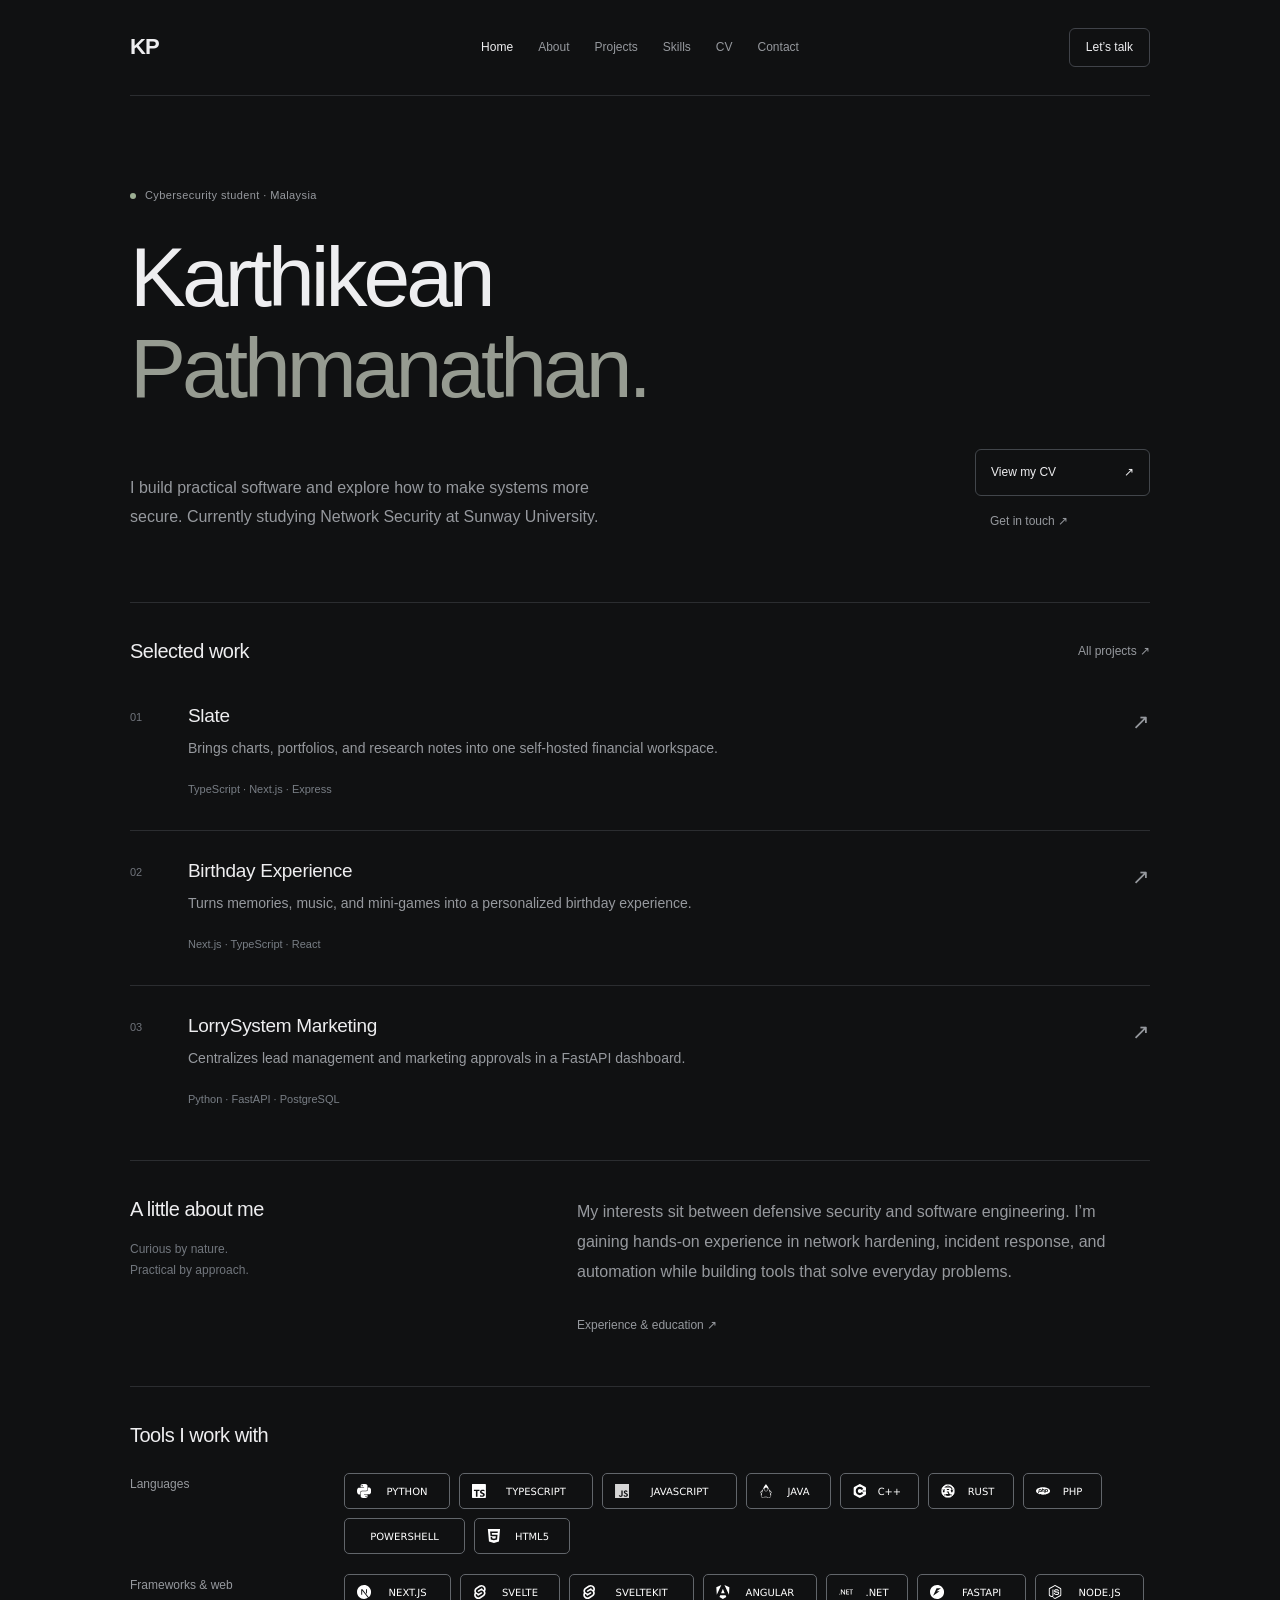
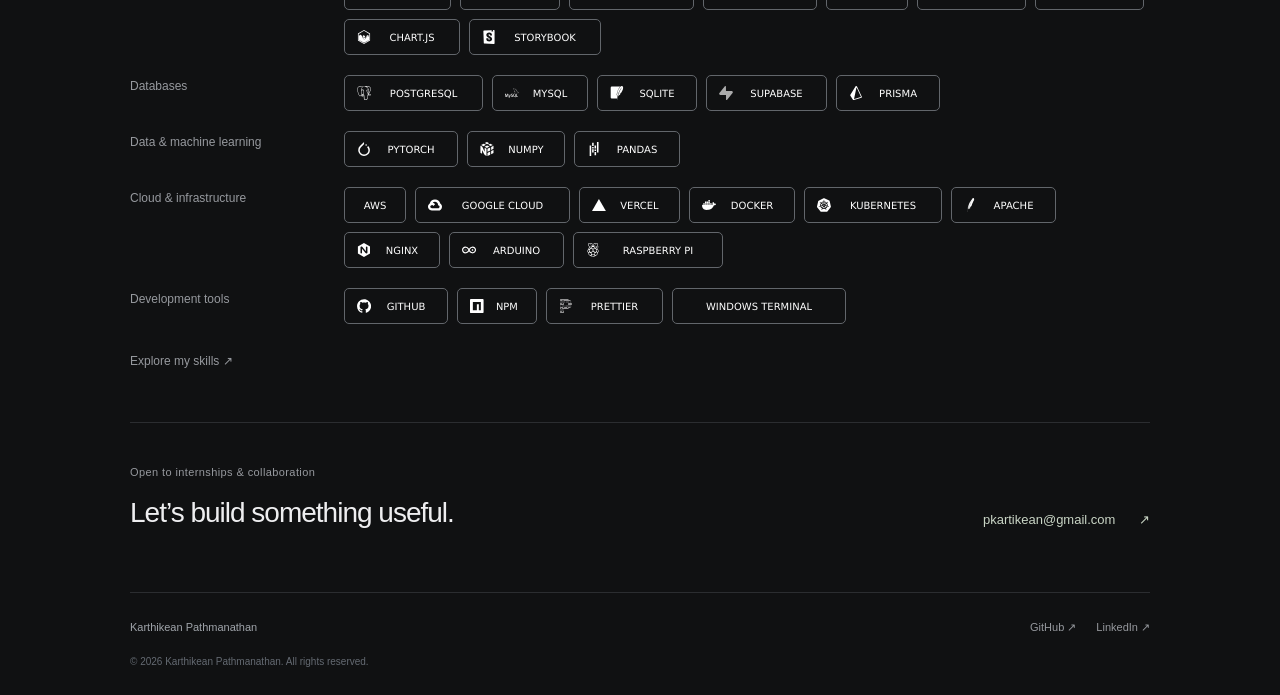
==== commit 5513bee3: "Polish tool badges and readability and shorten project summaries" ====
--- a/index.html
+++ b/index.html
@@ -21,20 +21,20 @@
     </section>
     <section id="work" class="minimal-section">
       <div class="minimal-heading"><h2>Selected work</h2><a href="pages/projects/">All projects ↗</a></div>
-      <a class="minimal-project" href="pages/projects/#github-slate"><span class="project-number">01</span><div><h3>Slate</h3><p>A self-hosted financial research terminal for charts, portfolios, notes, and AI-assisted research.</p><small>TypeScript · Next.js · Express</small></div><span class="project-arrow" aria-hidden="true">↗</span></a>
-      <a class="minimal-project" href="pages/projects/#github-birthday"><span class="project-number">02</span><div><h3>Birthday Experience</h3><p>An interactive, self-hosted experience with a memory timeline, music, mini-games, and a gift reveal.</p><small>Next.js · TypeScript · React</small></div><span class="project-arrow" aria-hidden="true">↗</span></a>
-      <a class="minimal-project" href="pages/projects/#github-lorrysystem-marketing-system"><span class="project-number">03</span><div><h3>LorrySystem Marketing</h3><p>A marketing API and dashboard for lead management, research, and approval workflows.</p><small>Python · FastAPI · PostgreSQL</small></div><span class="project-arrow" aria-hidden="true">↗</span></a>
+      <a class="minimal-project" href="pages/projects/#github-slate"><span class="project-number">01</span><div><h3>Slate</h3><p>Brings charts, portfolios, and research notes into one self-hosted financial workspace.</p><small>TypeScript · Next.js · Express</small></div><span class="project-arrow" aria-hidden="true">↗</span></a>
+      <a class="minimal-project" href="pages/projects/#github-birthday"><span class="project-number">02</span><div><h3>Birthday Experience</h3><p>Turns memories, music, and mini-games into a personalized birthday experience.</p><small>Next.js · TypeScript · React</small></div><span class="project-arrow" aria-hidden="true">↗</span></a>
+      <a class="minimal-project" href="pages/projects/#github-lorrysystem-marketing-system"><span class="project-number">03</span><div><h3>LorrySystem Marketing</h3><p>Centralizes lead management and marketing approvals in a FastAPI dashboard.</p><small>Python · FastAPI · PostgreSQL</small></div><span class="project-arrow" aria-hidden="true">↗</span></a>
     </section>
     <section id="about" class="minimal-section minimal-about"><div><h2>A little about me</h2><p class="section-aside">Curious by nature.<br>Practical by approach.</p></div><div><p>My interests sit between defensive security and software engineering. I’m gaining hands-on experience in network hardening, incident response, and automation while building tools that solve everyday problems.</p><a href="pages/cv/">Experience & education ↗</a></div></section>
-    <section id="skills" class="minimal-section minimal-skills">
+    <section id="skills" class="minimal-section minimal-skills badge-skills">
       <h2>Tools I work with</h2>
       <div class="tool-groups">
-        <div class="tool-group"><h3>Languages</h3><ul aria-label="Languages"><li>Python</li><li>TypeScript</li><li>JavaScript</li><li>Java</li><li>C++</li><li>Rust</li><li>PHP</li><li>PowerShell</li><li>HTML5</li></ul></div>
-        <div class="tool-group"><h3>Frameworks &amp; web</h3><ul aria-label="Frameworks &amp; web"><li>Next.js</li><li>Svelte</li><li>SvelteKit</li><li>Angular</li><li>.NET</li><li>FastAPI</li><li>Node.js</li><li>Chart.js</li><li>Storybook</li></ul></div>
-        <div class="tool-group"><h3>Databases</h3><ul aria-label="Databases"><li>PostgreSQL</li><li>MySQL</li><li>SQLite</li><li>Supabase</li><li>Prisma</li></ul></div>
-        <div class="tool-group"><h3>Data &amp; machine learning</h3><ul aria-label="Data &amp; machine learning"><li>PyTorch</li><li>NumPy</li><li>Pandas</li></ul></div>
-        <div class="tool-group"><h3>Cloud &amp; infrastructure</h3><ul aria-label="Cloud &amp; infrastructure"><li>AWS</li><li>Google Cloud</li><li>Vercel</li><li>Docker</li><li>Kubernetes</li><li>Apache</li><li>Nginx</li><li>Arduino</li><li>Raspberry Pi</li></ul></div>
-        <div class="tool-group"><h3>Development tools</h3><ul aria-label="Development tools"><li>GitHub</li><li>npm</li><li>Prettier</li><li>Windows Terminal</li></ul></div>
+        <div class="tool-group"><h3>Languages</h3><ul aria-label="Languages"><li><img src="assets/badges/python.svg" alt="Python" height="28" loading="lazy" decoding="async"></li><li><img src="assets/badges/typescript.svg" alt="TypeScript" height="28" loading="lazy" decoding="async"></li><li><img src="assets/badges/javascript.svg" alt="JavaScript" height="28" loading="lazy" decoding="async"></li><li><img src="assets/badges/java.svg" alt="Java" height="28" loading="lazy" decoding="async"></li><li><img src="assets/badges/c.svg" alt="C++" height="28" loading="lazy" decoding="async"></li><li><img src="assets/badges/rust.svg" alt="Rust" height="28" loading="lazy" decoding="async"></li><li><img src="assets/badges/php.svg" alt="PHP" height="28" loading="lazy" decoding="async"></li><li><img src="assets/badges/powershell.svg" alt="PowerShell" height="28" loading="lazy" decoding="async"></li><li><img src="assets/badges/html5.svg" alt="HTML5" height="28" loading="lazy" decoding="async"></li></ul></div>
+        <div class="tool-group"><h3>Frameworks &amp; web</h3><ul aria-label="Frameworks &amp; web"><li><img src="assets/badges/next-js.svg" alt="Next.js" height="28" loading="lazy" decoding="async"></li><li><img src="assets/badges/svelte.svg" alt="Svelte" height="28" loading="lazy" decoding="async"></li><li><img src="assets/badges/sveltekit.svg" alt="SvelteKit" height="28" loading="lazy" decoding="async"></li><li><img src="assets/badges/angular.svg" alt="Angular" height="28" loading="lazy" decoding="async"></li><li><img src="assets/badges/net.svg" alt=".NET" height="28" loading="lazy" decoding="async"></li><li><img src="assets/badges/fastapi.svg" alt="FastAPI" height="28" loading="lazy" decoding="async"></li><li><img src="assets/badges/node-js.svg" alt="Node.js" height="28" loading="lazy" decoding="async"></li><li><img src="assets/badges/chart-js.svg" alt="Chart.js" height="28" loading="lazy" decoding="async"></li><li><img src="assets/badges/storybook.svg" alt="Storybook" height="28" loading="lazy" decoding="async"></li></ul></div>
+        <div class="tool-group"><h3>Databases</h3><ul aria-label="Databases"><li><img src="assets/badges/postgresql.svg" alt="PostgreSQL" height="28" loading="lazy" decoding="async"></li><li><img src="assets/badges/mysql.svg" alt="MySQL" height="28" loading="lazy" decoding="async"></li><li><img src="assets/badges/sqlite.svg" alt="SQLite" height="28" loading="lazy" decoding="async"></li><li><img src="assets/badges/supabase.svg" alt="Supabase" height="28" loading="lazy" decoding="async"></li><li><img src="assets/badges/prisma.svg" alt="Prisma" height="28" loading="lazy" decoding="async"></li></ul></div>
+        <div class="tool-group"><h3>Data &amp; machine learning</h3><ul aria-label="Data &amp; machine learning"><li><img src="assets/badges/pytorch.svg" alt="PyTorch" height="28" loading="lazy" decoding="async"></li><li><img src="assets/badges/numpy.svg" alt="NumPy" height="28" loading="lazy" decoding="async"></li><li><img src="assets/badges/pandas.svg" alt="Pandas" height="28" loading="lazy" decoding="async"></li></ul></div>
+        <div class="tool-group"><h3>Cloud &amp; infrastructure</h3><ul aria-label="Cloud &amp; infrastructure"><li><img src="assets/badges/aws.svg" alt="AWS" height="28" loading="lazy" decoding="async"></li><li><img src="assets/badges/google-cloud.svg" alt="Google Cloud" height="28" loading="lazy" decoding="async"></li><li><img src="assets/badges/vercel.svg" alt="Vercel" height="28" loading="lazy" decoding="async"></li><li><img src="assets/badges/docker.svg" alt="Docker" height="28" loading="lazy" decoding="async"></li><li><img src="assets/badges/kubernetes.svg" alt="Kubernetes" height="28" loading="lazy" decoding="async"></li><li><img src="assets/badges/apache.svg" alt="Apache" height="28" loading="lazy" decoding="async"></li><li><img src="assets/badges/nginx.svg" alt="Nginx" height="28" loading="lazy" decoding="async"></li><li><img src="assets/badges/arduino.svg" alt="Arduino" height="28" loading="lazy" decoding="async"></li><li><img src="assets/badges/raspberry-pi.svg" alt="Raspberry Pi" height="28" loading="lazy" decoding="async"></li></ul></div>
+        <div class="tool-group"><h3>Development tools</h3><ul aria-label="Development tools"><li><img src="assets/badges/github.svg" alt="GitHub" height="28" loading="lazy" decoding="async"></li><li><img src="assets/badges/npm.svg" alt="npm" height="28" loading="lazy" decoding="async"></li><li><img src="assets/badges/prettier.svg" alt="Prettier" height="28" loading="lazy" decoding="async"></li><li><img src="assets/badges/windows-terminal.svg" alt="Windows Terminal" height="28" loading="lazy" decoding="async"></li></ul></div>
       </div>
       <a href="pages/skills/">Explore my skills ↗</a>
     </section>
--- a/assets/css/home.css
+++ b/assets/css/home.css
@@ -3,6 +3,12 @@
 .minimal-home .container{width:min(1020px,calc(100% - 64px))}
 .minimal-home .site-header{position:relative;background:transparent}
 .minimal-home .header-inner{min-height:96px;border-bottom:1px solid var(--line)}
+@media(min-width:721px){
+  .minimal-home .header-inner{display:grid;grid-template-columns:minmax(0,1fr) auto minmax(0,1fr);gap:20px}
+  .minimal-home .logo{justify-self:start}
+  .minimal-home .nav{justify-self:center}
+  .minimal-home .hire-link{justify-self:end;margin-left:0}
+}
 .minimal-home .logo{background:none;color:var(--ink);font-size:22px;letter-spacing:-1px}
 .minimal-home .nav{font-size:12px;gap:25px}
 .minimal-home .nav a:hover,.minimal-home a:hover{color:#c9d5c5}
@@ -102,3 +108,24 @@
 .minimal-detail .lab-links{border:0;color:#c9d5c5}
 @media(max-width:720px){.minimal-detail .cv-shell,.minimal-detail .contact-shell,.minimal-detail .filter-tabs{width:calc(100% - 40px)}.minimal-detail .page-header{padding-top:40px}.minimal-detail .cv-page,.minimal-detail .contact-page{padding-top:40px}.minimal-detail .page-header h1,.minimal-detail .cv-hero h1,.minimal-detail .contact-hero h1{font-size:34px;letter-spacing:-1.2px}.minimal-detail .cv-profile-card{padding-left:0}.minimal-detail .cv-hero,.minimal-detail .contact-grid{gap:30px}.minimal-detail .project-card h3{font-size:20px}.minimal-detail .project-badge{margin-left:0}.minimal-detail .skills-grid{gap:15px}}
 @media print{.minimal-detail{background:white;color:black;--ink:#000;--muted:#333;--line:#ccc}.minimal-detail .cv-shell{width:100%}.minimal-detail .cv-page{padding:0}.minimal-detail .cv-hero h1{color:black;font-size:30px}.minimal-detail .skill-tag,.minimal-detail .cv-chip{background:transparent;color:black;border-color:#ccc}.minimal-detail .site-header,.minimal-detail .site-footer,.minimal-detail .cv-actions{display:none}}
+/* Colorful technology badges, generated by Shields.io and served locally. */
+.badge-skills .tool-group ul{gap:9px;align-items:center}
+.badge-skills li{padding:3px;border:1px solid #62666b;border-radius:5px;background:transparent;line-height:0}
+.badge-skills img{display:block;height:28px;width:auto;max-width:100%;filter:grayscale(1)}
+.minimal-home .badge-skills .tool-group h3{margin-top:4px}
+/* Readability and gentle form focus, shared across screen sizes. */
+@media screen{
+ .minimal-home{font-size:16px}
+ .intro-bottom>p,.minimal-about>div:last-child>p{font-size:16px}
+ .minimal-project p{font-size:14px}
+ .minimal-detail .page-header p,.minimal-detail .cv-role,.minimal-detail .cv-summary,.minimal-detail .contact-hero .lead{font-size:16px}
+ .minimal-detail .project-description,.minimal-detail .project-highlights,.minimal-detail .cv-list,.minimal-detail .cv-highlight p,.minimal-detail .cert-details,.minimal-detail .section-copy,.minimal-detail .lab-description,.minimal-detail .contact-note{font-size:14px;line-height:1.85}
+ .minimal-detail .cv-info-table,.minimal-detail .skill-item,.minimal-detail .contact-method-value{font-size:13px}
+ .minimal-detail .contact-form label{font-size:13px}
+ .minimal-detail .contact-form input,.minimal-detail .contact-form textarea{font-size:16px;border-color:#2b3035;border-radius:7px;background:#141618;transition:border-color .18s ease,box-shadow .18s ease,background-color .18s ease}
+ .minimal-detail .contact-form input:hover,.minimal-detail .contact-form textarea:hover{border-color:#41494e}
+ .minimal-detail .contact-form input:focus,.minimal-detail .contact-form textarea:focus{border-color:#788673;outline:0;box-shadow:0 0 0 3px rgba(160,177,149,.12);background:#171a19}
+ .minimal-detail .contact-form input::placeholder,.minimal-detail .contact-form textarea::placeholder{color:#838a92;opacity:1}
+ .minimal-detail .contact-form .cta{font-size:13px;border-color:#353d39}
+}
+@media(prefers-reduced-motion:reduce){.minimal-detail .contact-form input,.minimal-detail .contact-form textarea{transition:none}}
